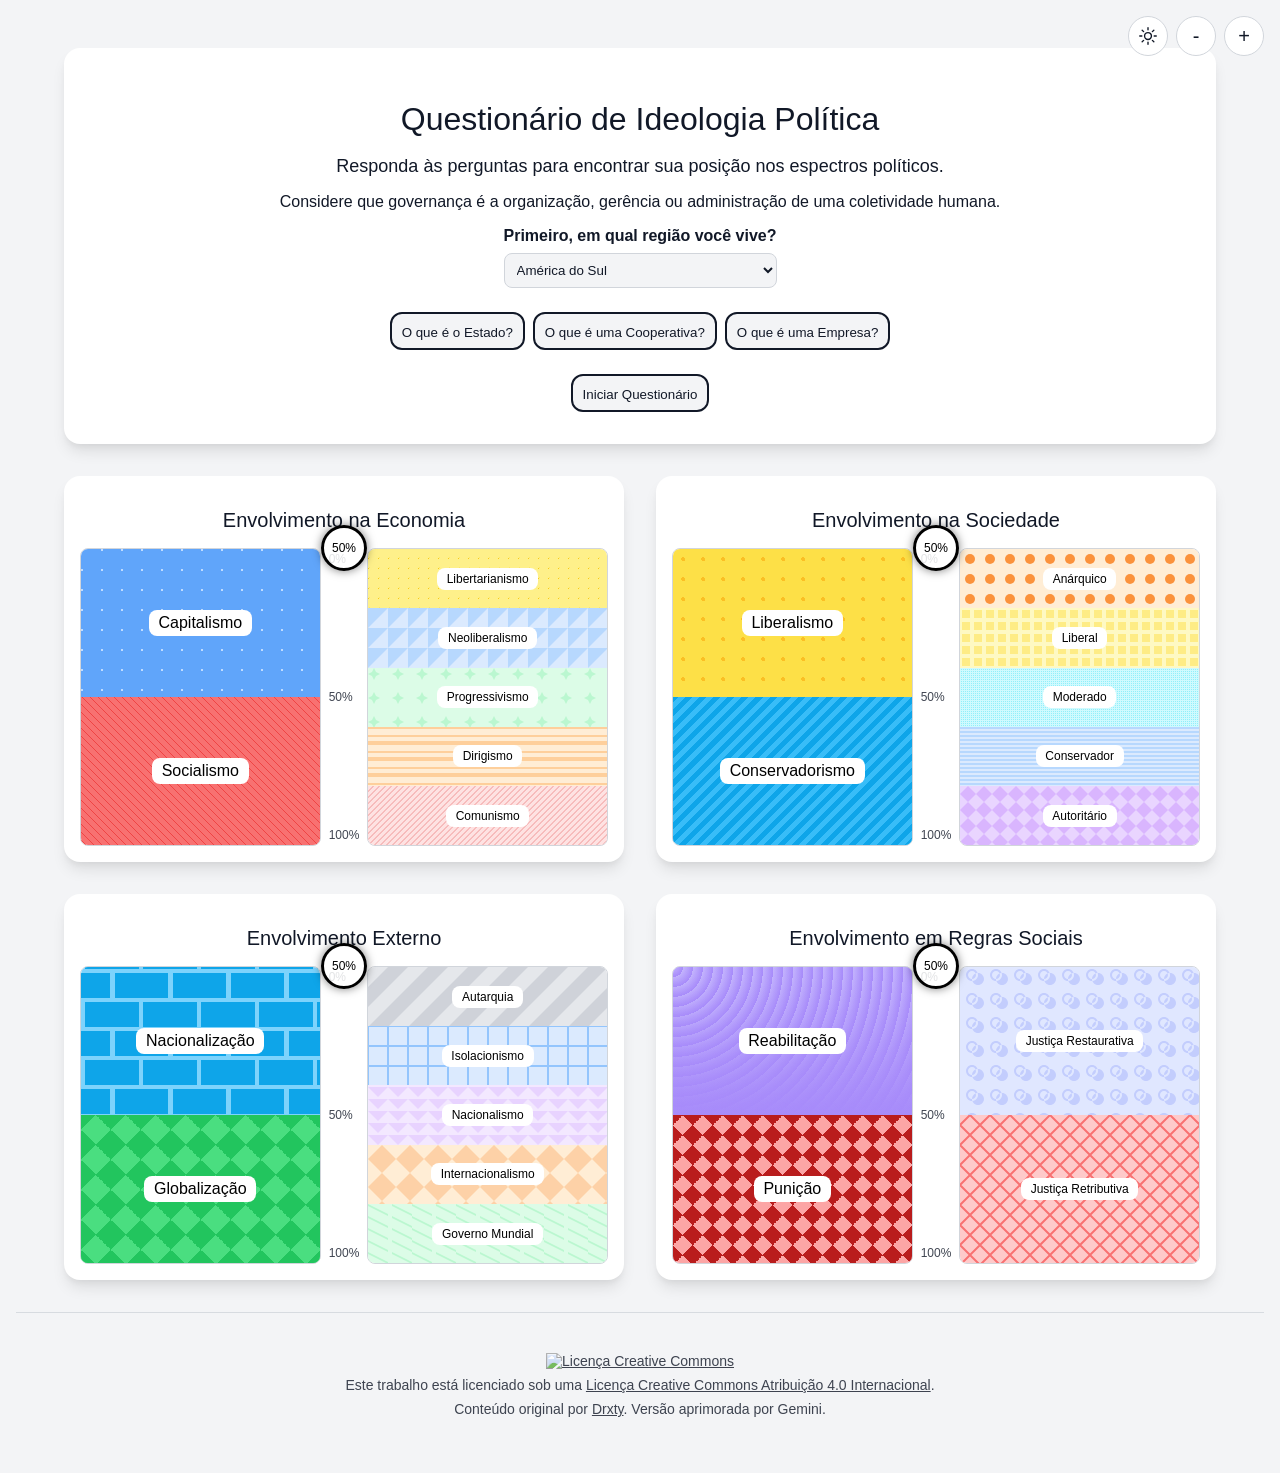
==== index.html @ af994f30 "Update and rename poliquest.html to index.html" ====
<!DOCTYPE html>
<html lang="pt-BR" class="">
<head>
    <meta charset="UTF-8">
    <meta name="viewport" content="width=device-width, initial-scale=1.0">
    <title>Questionário de Ideologia Política</title>
    
    <!-- SEO Meta Tags -->
    <meta name="description" content="Descubra a sua ideologia política com este questionário interativo. Responda a uma série de perguntas para ver a sua posição em vários espectros políticos, incluindo economia, sociedade e relações exteriores.">
    <meta name="keywords" content="teste político, questionário de ideologia, bússola política, espectro político, liberalismo, conservadorismo, socialismo, capitalismo, política, ideologia">
    <meta name="author" content="Drxty">
    <meta name="robots" content="index, follow">

    <!-- Open Graph / Facebook -->
    <meta property="og:type" content="website">
    <meta property="og:url" content="https://drxty.github.io/PoliQuest/">
    <meta property="og:title" content="Questionário de Ideologia Política">
    <meta property="og:description" content="Descubra a sua ideologia política com este questionário interativo.">
    <meta property="og:image" content="https://placehold.co/1200x630/3b82f6/ffffff?text=PoliQuest">

    <!-- Twitter -->
    <meta property="twitter:card" content="summary_large_image">
    <meta property="twitter:url" content="https://drxty.github.io/PoliQuest/">
    <meta property="twitter:title" content="Questionário de Ideologia Política">
    <meta property="twitter:description" content="Descubra a sua ideologia política com este questionário interativo.">
    <meta property="twitter:image" content="https://placehold.co/1200x630/3b82f6/ffffff?text=PoliQuest">

    <style>
        /* Definição da nova fonte Luciole */
        @font-face {
            font-family: 'Luciole';
            src: url('https://drxty.github.io/fonts/Luciole-Regular.woff2') format('woff2');
            font-weight: normal;
            font-style: normal;
        }
        @font-face {
            font-family: 'Luciole';
            src: url('https://drxty.github.io/fonts/Luciole-Bold.woff2') format('woff2');
            font-weight: bold;
            font-style: normal;
        }
        @font-face {
            font-family: 'Luciole';
            src: url('https://drxty.github.io/fonts/Luciole-Italic.woff2') format('woff2');
            font-weight: normal; 
            font-style: italic;
        }
        @font-face {
            font-family: 'Luciole';
            src: url('https://drxty.github.io/fonts/Luciole-BoldItalic.woff2') format('woff2');
            font-weight: bold; 
            font-style: italic;
        }

        /* Estilos Gerais e Variáveis de Cor */
        :root {
            font-size: 16px; /* Tamanho base da fonte */

            /* Tema Claro */
            --bg-color: #f3f4f6;
            --text-color: #111827;
            --card-bg-color: #ffffff;
            --card-shadow: 0 10px 15px -3px rgba(0, 0, 0, 0.1), 0 4px 6px -2px rgba(0, 0, 0, 0.05);
            --border-color: #d1d5db;
            --accent-color: #3b82f6;
        }

        html.dark {
            /* Tema Escuro */
            --bg-color: #111827;
            --text-color: #f9fafb;
            --card-bg-color: #1f2937;
            --card-shadow: 0 10px 15px -3px rgba(0, 0, 0, 0.3), 0 4px 6px -2px rgba(0, 0, 0, 0.2);
            --border-color: #4b5563;
            --accent-color: #60a5fa;
        }

        body {
            /* Fonte e renderização atualizadas */
            font-family: 'Luciole', sans-serif;
            font-feature-settings: "zero", "liga";
            text-rendering: optimizeLegibility;
            background-color: var(--bg-color);
            color: var(--text-color);
            transition: background-color 0.3s, color 0.3s;
            margin: 0;
            padding: 1rem;
        }

        /* Padrões de Fundo */
        .pattern-capitalism { background-color: #60a5fa; background-image: radial-gradient(circle at 1px 1px, #bfdbfe 1px, transparent 0); background-size: 20px 20px; }
        .pattern-socialism { background-color: #f87171; background-image: repeating-linear-gradient(45deg, #ef4444 0, #ef4444 1px, transparent 0, transparent 50%); background-size: 8px 8px; }
        .pattern-liberalism { background-color: #fde047; background-image: radial-gradient(#fbbf24 15%, transparent 15%); background-size: 20px 20px; }
        .pattern-conservatism { background-color: #38bdf8; background-image: repeating-linear-gradient(-45deg, #0ea5e9, #0ea5e9 5px, transparent 5px, transparent 10px); }
        .pattern-nationalisation { background-color: #7dd3fc; background-image: linear-gradient(335deg, #0ea5e9 23px, transparent 23px), linear-gradient(155deg, #0ea5e9 23px, transparent 23px), linear-gradient(335deg, #0ea5e9 23px, transparent 23px), linear-gradient(155deg, #0ea5e9 23px, transparent 23px); background-size: 58px 58px; background-position: 0px 2px, 4px 35px, 29px 31px, 34px 6px; }
        .pattern-globalisation { background-color: #4ade80; background-image: linear-gradient(135deg, #22c55e 25%, transparent 25%), linear-gradient(225deg, #22c55e 25%, transparent 25%), linear-gradient(45deg, #22c55e 25%, transparent 25%), linear-gradient(315deg, #22c55e 25%, #4ade80 25%); background-size: 30px 30px; }
        .pattern-rehabilitation { background-color: #c4b5fd; background-image: repeating-radial-gradient(circle at 0 0, transparent 0, #a78bfa 10px), repeating-linear-gradient(#c4b5fd, #a78bfa); }
        .pattern-punishment { background-color: #fca5a5; background-image: linear-gradient(45deg, #b91c1c 25%, transparent 25%, transparent 75%, #b91c1c 75%, #b91c1c), linear-gradient(-45deg, #b91c1c 25%, transparent 25%, transparent 75%, #b91c1c 75%, #b91c1c); background-size: 20px 20px; }
        .pattern-libertarianism { background-color: #fef08a; background-image: url("data:image/svg+xml,%3Csvg width='10' height='10' viewBox='0 0 10 10' xmlns='http://www.w3.org/2000/svg'%3E%3Cpath d='M-1 1l2-2m0 10l-2 2m10-12l2-2m0 10l2 2' stroke='%23facc15' stroke-width='1' stroke-linecap='round'/%3E%3C/svg%3E"); }
        .pattern-neoliberalism { background-color: #dbeafe; background-image: url("data:image/svg+xml,%3Csvg width='20' height='20' viewBox='0 0 20 20' xmlns='http://www.w3.org/2000/svg'%3E%3Cpath d='M0 0h20L0 20z' fill='%2393c5fd' fill-opacity='0.5'/%3E%3C/svg%3E"); }
        .pattern-progressivism { background-color: #dcfce7; background-image: url("data:image/svg+xml,%3Csvg xmlns='http://www.w3.org/2000/svg' width='24' height='24' viewBox='0 0 24 24'%3E%3Cg fill='%2386efac' fill-opacity='0.4'%3E%3Cpolygon fill-rule='evenodd' points='8 4 12 6 8 8 6 12 4 8 0 6 4 4 6 0 8 4'/%3E%3C/g%3E%3C/svg%3E"); }
        .pattern-dirigisme { background-color: #ffedd5; background-image: url("data:image/svg+xml,%3Csvg width='16' height='16' viewBox='0 0 16 16' xmlns='http://www.w3.org/2000/svg'%3E%3Cpath d='M0 0h16v2h-16zM0 8h16v2h-16zM0 14h16v2h-16z' fill='%23fdba74' fill-opacity='0.6' fill-rule='evenodd'/%3E%3C/svg%3E"); }
        .pattern-communism { background-color: #fee2e2; background-image: url("data:image/svg+xml,%3Csvg width='6' height='6' viewBox='0 0 6 6' xmlns='http://www.w3.org/2000/svg'%3E%3Cg fill='%23dc2626' fill-opacity='0.4' fill-rule='evenodd'%3E%3Cpath d='M5 0h1L0 6V5zM6 5v1H5z'/%3E%3C/g%3E%3C/svg%3E"); }
        .pattern-anarchic { background-color: #ffedd5; background-image: url("data:image/svg+xml,%3Csvg width='20' height='20' viewBox='0 0 20 20' xmlns='http://www.w3.org/2000/svg'%3E%3Ccircle cx='10' cy='10' r='5' fill='%23fb923c'/%3E%3C/svg%3E"); background-repeat: repeat; background-size: 20px 20px;}
        .pattern-liberal { background-color: #fef9c3; background-image: url("data:image/svg+xml,%3Csvg width='12' height='12' viewBox='0 0 12 12' xmlns='http://www.w3.org/2000/svg'%3E%3Cpath d='M2 2h8v8h-8z' fill='%23fde047' fill-opacity='0.5'/%3E%3C/svg%3E");}
        .pattern-moderate { background-color: #cffafe; background-image: url("data:image/svg+xml,%3Csvg width='4' height='4' viewBox='0 0 4 4' xmlns='http://www.w3.org/2000/svg'%3E%3Cpath d='M-1 3h1v1h-1zM1 3h1v1h-1zM3 3h1v1h-1zM-1 1h1v1h-1zM1 1h1v1h-1zM3 1h1v1h-1z' fill='%2367e8f9' fill-opacity='0.6'/%3E%3C/svg%3E");}
        .pattern-conservative { background-color: #dbeafe; background-image: url("data:image/svg+xml,%3Csvg width='8' height='8' viewBox='0 0 8 8' xmlns='http://www.w3.org/2000/svg'%3E%3Cpath d='M0 0h8v2h-8zM0 4h8v2h-8z' fill='%2393c5fd' fill-opacity='0.5'/%3E%3C/svg%3E");}
        .pattern-authoritarian { background-color: #e9d5ff; background-image: url("data:image/svg+xml,%3Csvg width='16' height='16' viewBox='0 0 16 16' xmlns='http://www.w3.org/2000/svg'%3E%3Cpath d='M8 0L0 8l8 8 8-8z' fill='%23c084fc' fill-opacity='0.4'/%3E%3C/svg%3E");}
        .pattern-autarchy { background-color: #e5e7eb; background-image: url("data:image/svg+xml,%3Csvg width='40' height='40' viewBox='0 0 40 40' xmlns='http://www.w3.org/2000/svg'%3E%3Cg fill='%239ca3af' fill-opacity='0.3' fill-rule='evenodd'%3E%3Cpath d='M0 40L40 0H20L0 20zM40 40V20L20 40z'/%3E%3C/g%3E%3C/svg%3E");}
        .pattern-isolationism { background-color: #dbeafe; background-image: url("data:image/svg+xml,%3Csvg width='20' height='20' viewBox='0 0 20 20' xmlns='http://www.w3.org/2000/svg'%3E%3Crect x='0' y='0' width='20' height='20' fill='none' stroke='%2393c5fd' stroke-width='2'/%3E%3C/svg%3E"); background-size: 20px 20px;}
        .pattern-nationalism { background-color: #f3e8ff; background-image: url("data:image/svg+xml,%3Csvg width='20' height='12' viewBox='0 0 20 12' xmlns='http://www.w3.org/2000/svg'%3E%3Cpath d='M10 12L0 2h20L10 12z' fill='%23d8b4fe' fill-opacity='0.4'/%3E%3C/svg%3E");}
        .pattern-internationalism { background-color: #ffedd5; background-image: url("data:image/svg+xml,%3Csvg width='28' height='28' viewBox='0 0 28 28' xmlns='http://www.w3.org/2000/svg'%3E%3Cpath d='M14 0l14 14-14 14-14-14z' fill='%23fb923c' fill-opacity='0.3'/%3E%3C/svg%3E");}
        .pattern-world-government { background-color: #dcfce7; background-image: url("data:image/svg+xml,%3Csvg width='44' height='12' viewBox='0 0 44 12' xmlns='http://www.w3.org/2000/svg'%3E%3Cpath d='M20 12v-2L0 0v2zM44 12v-2L24 0v2z' fill='%2386efac' fill-opacity='0.4'/%3E%3C/svg%3E");}
        .pattern-restorative { background-color: #e0e7ff; background-image: url("data:image/svg+xml,%3Csvg width='24' height='24' viewBox='0 0 24 24' xmlns='http://www.w3.org/2000/svg'%3E%3Cpath d='M12 12c0-3.31 2.69-6 6-6s6 2.69 6 6-2.69 6-6 6-6-2.69-6-6zm0-10c-3.31 0-6 2.69-6 6s2.69 6 6 6 6-2.69 6-6-2.69-6-6-6zm0 10c-2.21 0-4-1.79-4-4s1.79-4 4-4 4 1.79 4 4-1.79 4-4 4z' fill='%23a5b4fc' fill-opacity='0.5'/%3E%3C/svg%3E");}
        .pattern-retributive { background-color: #fecaca; background-image: url("data:image/svg+xml,%3Csvg width='20' height='20' viewBox='0 0 20 20' xmlns='http://www.w3.org/2000/svg'%3E%3Cpath d='M0 10L10 0 L20 10 L10 20 Z' fill='none' stroke='%23f87171' stroke-width='2'/%3E%3C/svg%3E"); background-size: 20px 20px;}
        
        /* Controles de Acessibilidade */
        .accessibility-controls {
            position: fixed;
            top: 1rem;
            right: 1rem;
            z-index: 50;
            display: flex;
            gap: 0.5rem;
        }
        .accessibility-controls button {
            border-radius: 9999px;
            padding: 0.5rem;
            background-color: var(--card-bg-color);
            border: 1px solid var(--border-color);
            width: 40px;
            height: 40px;
            display: flex;
            align-items: center;
            justify-content: center;
        }
        .accessibility-controls svg {
            width: 1.5rem;
            height: 1.5rem;
        }

        /* Layout Principal */
        .quiz-container, .graphs-container {
            max-width: 1152px;
            margin: 2rem auto;
        }
        .quiz-card {
            background-color: var(--card-bg-color);
            padding: 2rem;
            border-radius: 1rem;
            box-shadow: var(--card-shadow);
            text-align: center;
        }
        .hidden { display: none; }

        /* Botões */
        button {
            font-family: 'Luciole', sans-serif;
            font-weight: normal;
            padding: 11px 10px 8px 10px;
            border-radius: 0.9em;
            cursor: pointer;
            background-color: var(--bg-color);
            color: var(--text-color);
            border: 2px solid var(--text-color);
            transition: box-shadow 0.2s ease, border-radius 0.1s ease-in-out, transform 0.2s cubic-bezier(0.34, 1.56, 0.64, 1);
        }
        button:hover {
            box-shadow: 0 0px 0px, inset 0 0 0 3px var(--text-color);
        }
        button:active {
            border-radius: 50%;
            transform: scale(0.90);
            box-shadow: inset 0 0 0 0px var(--text-color);
        }
        button:disabled {
            opacity: 0.5;
            cursor: not-allowed;
            transform: none;
            box-shadow: none;
        }
        
        /* Seção do Questionário */
        #question-text {
            font-size: 1.5rem;
            font-weight: normal;
            margin-bottom: 1.5rem;
            min-height: 6rem;
            display: flex;
            align-items: center;
            justify-content: center;
        }
        #question-example {
            font-size: 1rem;
            font-style: italic;
            color: var(--text-color);
            opacity: 0.8;
            margin-top: -1rem;
            margin-bottom: 1.5rem;
            max-width: 80%;
            margin-left: auto;
            margin-right: auto;
        }
        .slider-container {
            display: flex;
            align-items: center;
            justify-content: center;
            gap: 1rem;
        }
        #answer-slider {
            width: 100%;
            max-width: 24rem;
        }
        .navigation-buttons {
            display: flex;
            justify-content: space-between;
            margin-top: 2rem;
        }

        /* Controles de Navegação de Questões */
        .question-nav-controls {
            display: flex;
            justify-content: space-between;
            align-items: center;
            margin-bottom: 1rem;
            gap: 1rem;
        }
        #question-select {
            padding: 0.5rem;
            border-radius: 0.5rem;
            border: 1px solid var(--border-color);
            background-color: var(--bg-color);
            color: var(--text-color);
            max-width: 250px;
        }

        /* Gráficos */
        .graphs-grid {
            display: grid;
            grid-template-columns: 1fr;
            gap: 2rem;
        }
        @media (min-width: 768px) {
            .graphs-grid { grid-template-columns: repeat(2, 1fr); }
        }
        .graph-card {
            background-color: var(--card-bg-color);
            padding: 1rem;
            border-radius: 1rem;
            box-shadow: var(--card-shadow);
            display: flex;
            flex-direction: column;
            align-items: center;
        }
        .graph-title { 
            font-size: 1.25rem; 
            font-weight: normal;
            margin-bottom: 1rem; 
            text-align: center; 
        }
        .graph-content {
            width: 100%;
            aspect-ratio: 1.77;
            display: flex;
            gap: 0.5rem;
            position: relative;
        }
        .graph-column {
            width: 50%;
            display: flex;
            flex-direction: column;
            border-radius: 0.5rem;
            overflow: hidden;
            border: 1px solid var(--border-color);
        }
        .graph-column > div {
            height: 100%;
            display: flex;
            align-items: center;
            justify-content: center;
            padding: 0.25rem;
            text-align: center;
        }
        .graph-column.sub-categories {
            font-size: 0.75rem;
            font-weight: normal;
        }
        .scale-column {
            display: flex;
            flex-direction: column;
            justify-content: space-between;
            font-size: 0.75rem;
            color: var(--text-color);
            opacity: 0.8;
            padding: 0.25rem 0;
        }
        .text-overlay, .sub-categories .text-label {
            background-color: white;
            padding: 0.25rem 0.6rem;
            border-radius: 8px;
            color: black;
            text-shadow: none;
            font-weight: normal;
        }
        .sub-categories .text-label {
            font-size: 0.75rem;
        }

        /* Estilos do Ponto Flutuante */
        .floating-point {
            position: absolute;
            left: 50%;
            transform: translate(-50%, -50%);
            width: 40px;
            height: 40px;
            background-color: rgba(255, 255, 255, 0.85);
            border: 3px solid black;
            border-radius: 50%;
            transition: top 0.3s ease-out;
            z-index: 10;
            box-shadow: 0 0 10px rgba(0,0,0,0.5);
            display: flex;
            align-items: center;
            justify-content: center;
            font-size: 0.75rem;
            font-weight: normal;
            color: black;
        }

        /* Modal */
        .modal-overlay {
            position: fixed;
            inset: 0;
            background-color: rgba(0, 0, 0, 0.7);
            display: flex;
            align-items: center;
            justify-content: center;
            padding: 1rem;
            z-index: 100;
        }
        .modal-content {
            background-color: var(--card-bg-color);
            border-radius: 0.5rem;
            padding: 1.5rem;
            max-width: 512px;
            width: 100%;
        }
        .modal-content h3 { font-size: 1.5rem; font-weight: bold; margin-bottom: 1rem; }
        .modal-content p { font-size: 1.125rem; }
        
        /* Seção de Relatório */
        #report-container {
            margin-top: 1.5rem;
            text-align: left;
            border-top: 1px solid var(--border-color);
            padding-top: 1.5rem;
        }
        #report-output {
            width: 100%;
            height: 150px;
            background-color: var(--bg-color);
            color: var(--text-color);
            border: 1px solid var(--border-color);
            border-radius: 0.5rem;
            padding: 0.5rem;
            margin-bottom: 1rem;
            resize: vertical;
        }
        .report-actions {
            display: flex;
            gap: 1rem;
            justify-content: center;
        }

        /* Estilos do Rodapé */
        footer {
            text-align: center;
            padding: 2rem 1rem;
            margin-top: 2rem;
            font-size: 0.875rem;
            color: var(--text-color);
            opacity: 0.8;
            border-top: 1px solid var(--border-color);
        }
        footer a {
            color: inherit;
            text-decoration: underline;
        }
        footer a:hover {
            text-decoration: underline;
        }
        footer p {
            margin: 0.5rem 0;
        }
    </style>
</head>
<body>

    <!-- Controles de Acessibilidade e Tema -->
    <div class="accessibility-controls">
        <button id="theme-toggle" title="Alternar tema">
            <svg id="theme-icon-light" xmlns="http://www.w3.org/2000/svg" fill="none" viewBox="0 0 24 24" stroke-width="1.5" stroke="currentColor"><path stroke-linecap="round" stroke-linejoin="round" d="M12 3v2.25m6.364.386l-1.591 1.591M21 12h-2.25m-.386 6.364l-1.591-1.591M12 18.75V21m-4.773-4.227l-1.591 1.591M5.25 12H3m4.227-4.773L5.636 5.636M15.75 12a3.75 3.75 0 11-7.5 0 3.75 3.75 0 017.5 0z" /></svg>
            <svg id="theme-icon-dark" class="hidden" xmlns="http://www.w3.org/2000/svg" fill="none" viewBox="0 0 24 24" stroke-width="1.5" stroke="currentColor"><path stroke-linecap="round" stroke-linejoin="round" d="M21.752 15.002A9.718 9.718 0 0118 15.75c-5.385 0-9.75-4.365-9.75-9.75 0-1.33.266-2.597.748-3.752A9.753 9.753 0 003 11.25C3 16.635 7.365 21 12.75 21a9.753 9.753 0 009.002-5.998z" /></svg>
        </button>
        <button id="decrease-font" title="Diminuir fonte" style="font-size: 1.25rem;">-</button>
        <button id="increase-font" title="Aumentar fonte" style="font-size: 1.25rem;">+</button>
    </div>

    <!-- Seção do Questionário -->
    <div class="quiz-container">
        <div class="quiz-card">
            <div id="intro-section">
                <h1 style="font-size: 2rem; margin-bottom: 0.5rem; font-weight: normal;">Questionário de Ideologia Política</h1>
                <p style="font-size: 1.125rem; margin-bottom: 1rem;">Responda às perguntas para encontrar sua posição nos espectros políticos.</p>
                <p style="margin-bottom: 1rem;">Considere que governança é a organização, gerência ou administração de uma coletividade humana.</p>
                
                <div style="margin-bottom: 1.5rem;">
                    <label for="continent-select" style="display: block; margin-bottom: 0.5rem; font-weight: bold;">Primeiro, em qual região você vive?</label>
                    <select id="continent-select" style="padding: 0.5rem; border-radius: 0.5rem; border: 1px solid var(--border-color); background-color: var(--bg-color); color: var(--text-color);">
                        <optgroup label="África">
                            <option value="africa-norte">Norte da África</option>
                            <option value="africa-ocidental">África Ocidental</option>
                            <option value="africa-central">África Central</option>
                            <option value="africa-oriental">África Oriental</option>
                            <option value="africa-austral">África Austral</option>
                        </optgroup>
                        <optgroup label="América">
                            <option value="america-norte">América do Norte</option>
                            <option value="america-central">América Central</option>
                            <option value="america-sul" selected>América do Sul</option>
                            <option value="caribe">Caribe</option>
                        </optgroup>
                        <optgroup label="Ásia">
                            <option value="asia-central">Ásia Central</option>
                            <option value="asia-oriental">Ásia Oriental</option>
                            <option value="sudeste-asiatico">Sudeste Asiático</option>
                            <option value="asia-meridional">Ásia Meridional (Sul)</option>
                            <option value="oriente-medio">Oriente Médio (Oeste Asiático)</option>
                        </optgroup>
                        <optgroup label="Europa">
                            <option value="europa-ocidental">Europa Ocidental</option>
                            <option value="europa-oriental">Europa Oriental</option>
                            <option value="europa-norte">Norte da Europa (Nórdicos)</option>
                            <option value="europa-sul">Sul da Europa</option>
                        </optgroup>
                        <optgroup label="Oceania">
                            <option value="australasia">Australásia (Austrália/Nova Zelândia)</option>
                            <option value="melanesia">Melanésia</option>
                            <option value="micronesia">Micronésia</option>
                            <option value="polinesia">Polinésia</option>
                        </optgroup>
                    </select>
                </div>

                <div style="display: flex; flex-wrap: wrap; justify-content: center; gap: 0.5rem; margin-bottom: 1.5rem;">
                    <button id="info-estado-btn">O que é o Estado?</button>
                    <button id="info-cooperativa-btn">O que é uma Cooperativa?</button>
                    <button id="info-empresa-btn">O que é uma Empresa?</button>
                </div>
                <button id="start-quiz-btn">Iniciar Questionário</button>
            </div>

            <div id="question-container" class="hidden">
                <div class="question-nav-controls">
                    <p id="question-counter"></p>
                    <select id="question-select"></select>
                </div>
                <p id="question-text"></p>
                <p id="question-example" class="hidden"></p>
                <div class="slider-container">
                    <span style="font-size: 1.125rem; color: #dc2626; font-weight: normal;">Discordo</span>
                    <input type="range" id="answer-slider" min="-10" max="10" value="0">
                    <span style="font-size: 1.125rem; color: #16a34a; font-weight: normal;">Concordo</span>
                </div>
                <p id="slider-value" style="margin-top: 0.5rem; font-size: 1.5rem; font-weight: bold;">0</p>
                <div class="navigation-buttons">
                    <button id="prev-question-btn">Anterior</button>
                    <button id="home-btn">Voltar ao Início</button>
                    <button id="next-question-btn">Próxima</button>
                </div>
            </div>

             <div id="results-section" class="hidden">
                <h2 style="font-size: 1.875rem; font-weight: bold; margin-bottom: 1rem;">Questionário Concluído!</h2>
                <p style="font-size: 1.125rem;">Seus resultados estão refletidos nos gráficos abaixo.</p>
                 <div style="margin-top: 1rem; font-size: 0.875rem; text-align: center; max-width: 60ch; margin-left: auto; margin-right: auto;">
                    <p><strong>Aviso:</strong> Este é um teste de autoavaliação e não um diagnóstico político definitivo. Os resultados são simplificações e servem como ponto de partida para reflexão.</p>
                </div>
                <div style="margin-top: 2rem; padding: 1rem; border: 1px solid var(--border-color); border-radius: 0.5rem; background-color: var(--bg-color);">
                    <h3 style="font-size: 1.25rem; font-weight: bold; margin-bottom: 0.5rem;">Ajude a melhorar este teste!</h3>
                    <p style="font-size: 0.875rem; max-width: 60ch; margin: 0 auto 1rem;">Para aprimorar a precisão e relevância deste questionário, estamos coletando dados anônimos das respostas. Clique no botão abaixo para gerar seu relatório. Depois, você pode copiá-lo e enviá-lo manualmente para nós.</p>
                    <button id="generate-report-btn">Gerar Relatório</button>
                    
                    <div id="report-container" class="hidden">
                         <p style="margin-bottom: 0.5rem;">Envie seu relatório para: <span style="user-select: all; background: var(--card-bg-color); padding: 2px 4px; border-radius: 4px; font-weight: normal;">dta.gem018@passinbox.com</span></p>
                         <textarea id="report-output" readonly></textarea>
                         <div class="report-actions">
                             <button id="copy-report-btn">Copiar Relatório</button>
                             <button id="download-report-btn">Baixar Relatório (.txt)</button>
                         </div>
                         <p id="copy-feedback" style="margin-top: 0.5rem; font-size: 0.875rem; color: #16a34a;"></p>
                    </div>
                </div>
                <button id="restart-quiz-btn" style="margin-top: 1.5rem;">Reiniciar Questionário</button>
            </div>
        </div>
    </div>

    <!-- Container dos Gráficos -->
    <div class="graphs-container">
        <div class="graphs-grid">
            <!-- Gráfico 1: Economia -->
            <div class="graph-card">
                <h2 class="graph-title">Envolvimento na Economia</h2>
                <div class="graph-content">
                    <div id="economy-point" class="floating-point">
                        <span id="economy-point-value">50%</span>
                    </div>
                    <div class="graph-column main-categories">
                        <div class="pattern-capitalism"><span class="text-overlay">Capitalismo</span></div>
                        <div class="pattern-socialism"><span class="text-overlay">Socialismo</span></div>
                    </div>
                    <div class="scale-column"><span>0%</span><span>50%</span><span>100%</span></div>
                    <div class="graph-column sub-categories">
                        <div class="pattern-libertarianism"><span class="text-label">Libertarianismo</span></div>
                        <div class="pattern-neoliberalism"><span class="text-label">Neoliberalismo</span></div>
                        <div class="pattern-progressivism"><span class="text-label">Progressivismo</span></div>
                        <div class="pattern-dirigisme"><span class="text-label">Dirigismo</span></div>
                        <div class="pattern-communism"><span class="text-label">Comunismo</span></div>
                    </div>
                </div>
            </div>
            <!-- Gráfico 2: Sociedade -->
            <div class="graph-card">
                <h2 class="graph-title">Envolvimento na Sociedade</h2>
                <div class="graph-content">
                    <div id="society-point" class="floating-point">
                        <span id="society-point-value">50%</span>
                    </div>
                    <div class="graph-column main-categories">
                        <div class="pattern-liberalism"><span class="text-overlay">Liberalismo</span></div>
                        <div class="pattern-conservatism"><span class="text-overlay">Conservadorismo</span></div>
                    </div>
                    <div class="scale-column"><span>0%</span><span>50%</span><span>100%</span></div>
                    <div class="graph-column sub-categories">
                        <div class="pattern-anarchic"><span class="text-label">Anárquico</span></div>
                        <div class="pattern-liberal"><span class="text-label">Liberal</span></div>
                        <div class="pattern-moderate"><span class="text-label">Moderado</span></div>
                        <div class="pattern-conservative"><span class="text-label">Conservador</span></div>
                        <div class="pattern-authoritarian"><span class="text-label">Autoritário</span></div>
                    </div>
                </div>
            </div>
            <!-- Gráfico 3: Externo -->
            <div class="graph-card">
                <h2 class="graph-title">Envolvimento Externo</h2>
                <div class="graph-content">
                    <div id="foreign-point" class="floating-point">
                        <span id="foreign-point-value">50%</span>
                    </div>
                    <div class="graph-column main-categories">
                        <div class="pattern-nationalisation"><span class="text-overlay">Nacionalização</span></div>
                        <div class="pattern-globalisation"><span class="text-overlay">Globalização</span></div>
                    </div>
                    <div class="scale-column"><span>0%</span><span>50%</span><span>100%</span></div>
                    <div class="graph-column sub-categories">
                        <div class="pattern-autarchy"><span class="text-label">Autarquia</span></div>
                        <div class="pattern-isolationism"><span class="text-label">Isolacionismo</span></div>
                        <div class="pattern-nationalism"><span class="text-label">Nacionalismo</span></div>
                        <div class="pattern-internationalism"><span class="text-label">Internacionalismo</span></div>
                        <div class="pattern-world-government"><span class="text-label">Governo Mundial</span></div>
                    </div>
                </div>
            </div>
            <!-- Gráfico 4: Regras Sociais -->
            <div class="graph-card">
                <h2 class="graph-title">Envolvimento em Regras Sociais</h2>
                <div class="graph-content">
                    <div id="rules-point" class="floating-point">
                        <span id="rules-point-value">50%</span>
                    </div>
                    <div class="graph-column main-categories">
                        <div class="pattern-rehabilitation"><span class="text-overlay">Reabilitação</span></div>
                        <div class="pattern-punishment"><span class="text-overlay">Punição</span></div>
                    </div>
                    <div class="scale-column"><span>0%</span><span>50%</span><span>100%</span></div>
                    <div class="graph-column sub-categories" style="gap: 0;">
                        <div style="height: 50%;" class="pattern-restorative"><span class="text-label">Justiça Restaurativa</span></div>
                        <div style="height: 50%;" class="pattern-retributive"><span class="text-label">Justiça Retributiva</span></div>
                    </div>
                </div>
            </div>
        </div>
    </div>
    
    <!-- Modal para informações -->
    <div id="info-modal" class="modal-overlay">
        <div class="modal-content">
            <h3 id="info-title"></h3>
            <p id="info-text"></p>
            <button id="close-modal-btn">Fechar</button>
        </div>
    </div>

    <!-- Rodapé -->
    <footer>
        <p>
            <a rel="license" href="http://creativecommons.org/licenses/by/4.0/">
                <img alt="Licença Creative Commons" style="border-width:0" src="https://i.creativecommons.org/l/by/4.0/88x31.png" />
            </a>
        </p>
        <p>
            Este trabalho está licenciado sob uma <a rel="license" href="http://creativecommons.org/licenses/by/4.0/">Licença Creative Commons Atribuição 4.0 Internacional</a>.
        </p>
        <p>
            Conteúdo original por <a href="https://github.com/Drxty" target="_blank" rel="noopener noreferrer">Drxty</a>. Versão aprimorada por Gemini.
        </p>
    </footer>

    <script>
        // Definições e Perguntas
        const definitions = {
            cooperativa: { title: 'O que é uma Cooperativa?', text: 'Uma cooperativa é uma associação autônoma de pessoas que se unem voluntariamente para atender necessidades e aspirações econômicas, sociais e culturais comuns, por meio de um empreendimento de propriedade coletiva e gestão democrática. Nessas organizações, os associados podem optar por eleger um líder ou um conselho para administrar e representá-los, ou exercer seu poder de decisão votando diretamente em questões específicas que afetem a cooperativa.' },
            estado: { title: 'O que é o Estado?', text: 'O Estado é a entidade política e jurídica que exerce autoridade soberana sobre um território e sua população, estruturando-se em instituições responsáveis por criar, aplicar e fiscalizar leis, administrar serviços públicos e representar a sociedade no plano interno e externo. Pode ser organizado de diferentes formas, incluindo regimes democráticos — nos quais o poder deriva do voto e da participação popular e pode haver divisão de poderes entre Executivo, Legislativo e Judiciário — ou regimes autoritários, com concentração de poder em um líder ou grupo restrito, havendo ainda modelos híbridos e variações entre esses extremos.' },
            empresa: { title: 'O que é uma Empresa?', text: 'A empresa é uma organização, pública ou privada, formada para produzir bens ou prestar serviços de forma contínua. Na maioria dos casos, é estabelecida com o objetivo principal de obter lucro, ou seja, gerar receita superior aos custos e despesas, distribuindo ou reinvestindo esse excedente conforme o interesse dos proprietários ou acionistas. Para isso, combina recursos humanos, materiais, tecnológicos e financeiros, atuando sob regras jurídicas e regulatórias específicas de seu setor e localidade. Pode variar em porte e estrutura, desde microempreendimentos até grandes corporações, e adotar diferentes modelos de gestão e organização interna.' }
        };

        // Mapeamento de Eixos: +1 move para baixo, -1 move para cima
        // Economy: Capitalismo(-)/Socialismo(+) | Society: Liberalismo(-)/Conservadorismo(+)
        // Foreign: Nacionalização(-)/Globalização(+) | Rules: Reabilitação(-)/Punição(+)
        const questions = [
            { question: "Tu confias mais na governança do estado?", example: "Exemplo: Você acredita que o Estado é o mais capacitado para gerir grandes setores como saúde, educação e segurança?", effects: { economy: 1.0, society: 0.5 } },
            { question: "Tu confias mais na governança das empresas e dos empreendedores?", example: "Exemplo: Você acredita que a iniciativa privada, através da competição e do lucro, é mais eficiente para oferecer produtos e serviços à sociedade?", effects: { economy: -1.5 } },
            { question: "Tu confias mais na governança das cooperativas ou das comunidades?", example: "Exemplo: Você acredita que grupos locais e associações de trabalhadores são os mais indicados para gerir seus próprios recursos e necessidades?", effects: { economy: 1.0, society: -0.5 } },
            { question: "É possível manter toda a organização da sociedade por meio de governança comunitária sem uma governança central?", example: "Exemplo: Você acredita que a sociedade pode se auto-organizar em pequenos grupos sem a necessidade de um governo nacional ou leis centralizadas?", effects: { society: -2.5 } },
            { question: "Se organizar em comunidades e escolher um líder para governar a todos é razoável?", effects: { society: 1.5 } },
            { question: "Tu confias mais na governança por meio das igrejas ou das organizações religiosas?", effects: { society: 2.0 } },
            { question: "Tu confias mais na governança da sociedade por meio de um sistema político e uma constituição (como em uma democracia)?", effects: { society: -1.5 } },
            { question: "Tu confias mais na governança feita por intermédio de um só indivíduo?", example: "Exemplo: Você acredita que um líder forte e centralizador (como um monarca ou ditador) é mais eficaz para governar do que um sistema democrático?", effects: { society: 2.5 } },
            { question: "Quão consciente a população deve estar da realidade ou da verdade para que ela possa votar bem em um sistema democrático?", effects: { society: 1.0 } },
            { question: "Quão consciente a população deve estar dos sistemas técnicos da sociedade (economia, gestão) para que ela possa votar bem?", effects: { society: 1.0 } },
            { question: "Quão consciente a população deve estar da ética ou moral para que ela possa votar bem em um sistema democrático?", effects: { society: 1.0 } },
            { question: "Quão religiosa a população deve ser para que possam votar bem um sistema democrático?", effects: { society: 1.5 } },
            { question: "Uma nação totalmente governada por cooperativas e comunidades é razoável?", effects: { economy: 1.5, society: -1.0 } },
            { question: "Quão relevante é o trabalhador ter o direito de governar alguma parte do seu trabalho e dos meios do seu trabalho?", example: "Exemplo: Você acredita que os funcionários de uma empresa deveriam ter poder de decisão sobre a gestão, lucros e direção da mesma?", effects: { economy: 2.0 } },
            { question: "Uma nação totalmente governada por empresas e empreendedores é razoável?", effects: { economy: -2.5, society: -1.0 } },
            { question: "Tu confias mais na governança da sociedade por meio de um sistema oligárquico (governo de poucos)?", example: "Exemplo: Você acredita que um pequeno grupo de pessoas muito ricas ou influentes é o mais preparado para tomar as decisões pela sociedade?", effects: { society: 2.0 } },
            { question: "Uma nação totalmente governada pelo estado é razoável?", effects: { economy: 2.5, society: 2.0 } },
            { question: "Tu preferes que o governo adicione e faça mais regras em geral?", effects: { society: 1.5 } },
            { question: "Tu preferes que o governo adicione mais regras na parte econômica?", example: "Exemplo: Você apoia mais regulamentações sobre bancos, empresas e o mercado financeiro?", effects: { economy: 1.5 } },
            { question: "Tu preferes que o governo adicione mais regras na parte social (famílias, coletividades, indivíduos)?", example: "Exemplo: Você apoia leis que regulem costumes, comportamentos pessoais ou a estrutura familiar?", effects: { society: 2.0 } },
            { question: "Tu preferes que o governo adicione mais regras na própria governança (limitar poder político)?", example: "Exemplo: Você apoia mecanismos como mandatos limitados, divisão de poderes e maior fiscalização sobre os políticos?", effects: { society: -2.0 } },
            { question: "Tu preferes que o governo adicione mais regras na própria governança econômica (limitar gasto público)?", example: "Exemplo: Você apoia leis de responsabilidade fiscal ou um teto de gastos para o governo?", effects: { economy: -1.5 } },
            { question: "Um rei é relevante como poder moderador aos outros poderes?", effects: { society: 1.5 } },
            { question: "Um rei é relevante como poder absoluto?", effects: { society: 2.5 } },
            { question: "Um rei é relevante como símbolo cultural da nação?", effects: { society: 1.0, foreign: -0.5 } },
            { question: "Quão relevante é uma constituição para um país?", effects: { society: -2.0 } },
            { question: "Tu preferes que o governo considere mais relevante a ideia de cultura e soberania da nação?", effects: { foreign: -2.0 } },
            { question: "Tu preferes que o governo considere mais relevante os indivíduos da nação?", effects: { society: -2.0 } },
            { question: "Tu preferes que a economia seja mais protegida no sentido de exportação e importação de produtos e serviços?", example: "Exemplo: Você apoia a criação de tarifas e impostos de importação para proteger a indústria nacional?", effects: { foreign: -1.5, economy: 0.5 } },
            { question: "Tu preferes que a economia seja mais protegida no sentido interno (empreendimentos, cooperativas internas, etc.)?", effects: { economy: -1.0 } },
            { question: "Tu preferes que a economia receba mais suporte financeiro do governo central no sentido interno?", effects: { economy: 1.5 } },
            { question: "Um governo central deveria dar suporte a pesquisa e desenvolvimento de produtos, serviços, etc.?", effects: { economy: 1.0 } },
            { question: "Quão relevante é o poder coercitivo (exército, polícia)?", effects: { rules: 1.5, society: 1.0 } },
            { question: "O poder coercitivo do estado é um problema?", effects: { society: -1.5, rules: -1.0 } },
            { question: "O poder coercitivo dos indivíduos é um problema?", effects: { rules: 1.0, society: -1.0 } },
            { question: "O poder coercitivo das coletividades da sociedade são um problema?", effects: { rules: 1.0, society: 1.0 } },
            { question: "Quão relevante é a ideia de igualdade de direitos e deveres?", example: "Exemplo: Você acredita que todos devem ser tratados exatamente da mesma forma perante a lei, independentemente de sua condição?", effects: { society: -2.0 } },
            { question: "Quão relevante é a ideia de igualdade econômica (ajuda para que todas as pessoas tenham o mesmo nível social)?", example: "Exemplo: Você acredita que o Estado deve atuar para reduzir drasticamente a diferença de renda entre os mais ricos e os mais pobres?", effects: { economy: 2.5 } },
            { question: "Quão relevante é a ideia de equidade econômica (ajuda para que pessoas desfavorecidas possam receber suporte para que tenham o mesmo nível de oportunidades)?", example: "Exemplo: Você apoia políticas ou programas sociais focados em pessoas de baixa renda?", effects: { economy: 2.0 } },
            { question: "Um governo central deveria dar suporte a educação?", effects: { economy: 1.5 } },
            { question: "Um governo central deveria fazer tudo e não deveria delegar suas funções a meios privados?", effects: { economy: 2.0 } },
            { question: "A ideia de saúde pública paga com impostos é boa?", effects: { economy: 2.0 } },
            { question: "A ideia de infraestrutura (pontes, estradas) paga com impostos é boa?", effects: { economy: 1.0 } },
            { question: "A ideia de saneamento básico pago com impostos é boa?", effects: { economy: 1.0 } },
            { question: "A ideia de infraestrutura para energia elétrica pago com impostos é boa?", effects: { economy: 1.0 } },
            { question: "A ideia de fornecimento de água pago com impostos é boa?", effects: { economy: 1.0 } },
            { question: "Um governança global é razoável?", example: "Exemplo: Você apoia a criação de um governo mundial com autoridade para criar leis e impostos que se apliquem a todos os países?", effects: { foreign: 2.5 } },
            { question: "Um governança continental é razoável?", example: "Exemplo: Você apoia a ideia de blocos como a União Europeia, com parlamento e moeda únicos, para outras partes do mundo?", effects: { foreign: 1.5 } },
            { question: "Um governança comunitária é razoável?", effects: { society: -1.0 } },
            { question: "Um governança estadual é razoável?", effects: { foreign: -1.0 } },
            { question: "Um governança nacional é razoável?", effects: { foreign: -1.5 } },
            { question: "Manter tradições sobre sexualidade é relevante?", effects: { society: 2.0 } },
            { question: "Manter tradições sobre roupa e nudez é relevante?", effects: { society: 1.5 } },
            { question: "Manter tradições sobre arquitetura é relevante?", effects: { society: 1.0 } },
            { question: "Manter tradições sobre arte é relevante?", effects: { society: 1.0 } },
            { question: "Proteger artes históricas é relevante?", effects: { society: 0.5, foreign: -0.5 } },
            { question: "Proteger lugares e arquiteturas históricas é relevante?", effects: { society: 0.5, foreign: -0.5 } },
            { question: "Desejas mais ter o direito a escolher a arquitetura de tua casa em detrimento de uma organização arquitetônica da região?", effects: { society: -1.5 } },
            { question: "Desejas mais ter o direito a manter a organização arquitetônica da região em detrimento de teres o direito a escolher a arquitetura de tua casa?", effects: { society: 1.5 } },
            { question: "Imposto de renda é razoável?", effects: { economy: 1.0 } },
            { question: "Imposto de renda progressivo é razoável?", example: "Exemplo: Você acredita que quem ganha mais deve pagar uma porcentagem maior de sua renda em impostos?", effects: { economy: 2.0 } },
            { question: "Imposto em produtos e serviços é razoável?", effects: { economy: 1.0 } },
            { question: "Imposto em grandes fortunas é razoável?", effects: { economy: 2.5 } },
            { question: "Imposto em herança é razoável?", effects: { economy: 2.0 } },
            { question: "Mais imposto é melhor?", effects: { economy: 1.5 } },
            { question: "Devemos punir criminosos?", effects: { rules: 2.0 } },
            { question: "Devemos resocializar criminosos?", effects: { rules: -2.0 } },
            { question: "Crimes hediondos devem receber pena maior?", effects: { rules: 1.5 } },
            { question: "Criminosos que cometeram crimes hediondos devem ser resocializados?", effects: { rules: -1.5 } },
            { question: "Criminosos que cometeram vários crimes devem receber pena cada vez maior por cada novo crime cometido?", effects: { rules: 1.5 } },
            { question: "Criminosos que cometeram vários crimes devem ser resocializados?", effects: { rules: -1.5 } },
            { question: "Criminosos que cometeram crimes devem pagar por suas penalidades com trabalhos específicos?", effects: { rules: 1.0 } },
            { question: "Devemos ter penas alternativas (como serviços comunitários) para crimes não violentos?", effects: { rules: -1.5 } },
            { question: "Preferes que o país seja mais integrado economicamente a blocos internacionais e menos independente?", effects: { foreign: 1.5, economy: -0.5 } },
            { question: "Um país com um território maior e mais população tende a ser melhor governado?", effects: { foreign: -1.0 } },
            { question: "Um país com um território menor e menos população tende a ser melhor governado?", effects: { foreign: 1.0 } },
            { question: "A sociedade se beneficia mais de grandes centros urbanos densamente povoados?", effects: { society: 0.5, foreign: 0.5 } },
            { question: "A sociedade se beneficia mais de pequenas comunidades rurais e espalhadas?", effects: { society: -0.5, foreign: -0.5 } }
        ];


        document.addEventListener('DOMContentLoaded', () => {
            // Estado do questionário
            let currentQuestionIndex = 0;
            let userAnswers = new Array(questions.length).fill(0);
            let scores = { economy: 0, society: 0, foreign: 0, rules: 0 };
            const maxScorePerAxis = { economy: 0, society: 0, foreign: 0, rules: 0 };
            let startTime;
            let endTime;

            // Elementos do DOM
            const startBtn = document.getElementById('start-quiz-btn');
            const introSection = document.getElementById('intro-section');
            const questionContainer = document.getElementById('question-container');
            const questionCounter = document.getElementById('question-counter');
            const questionSelect = document.getElementById('question-select');
            const questionText = document.getElementById('question-text');
            const questionExample = document.getElementById('question-example');
            const slider = document.getElementById('answer-slider');
            const sliderValue = document.getElementById('slider-value');
            const prevBtn = document.getElementById('prev-question-btn');
            const homeBtn = document.getElementById('home-btn');
            const nextBtn = document.getElementById('next-question-btn');
            const resultsSection = document.getElementById('results-section');
            const generateReportBtn = document.getElementById('generate-report-btn');
            const restartQuizBtn = document.getElementById('restart-quiz-btn');
            const reportContainer = document.getElementById('report-container');
            const reportOutput = document.getElementById('report-output');
            const copyReportBtn = document.getElementById('copy-report-btn');
            const downloadReportBtn = document.getElementById('download-report-btn');
            const copyFeedback = document.getElementById('copy-feedback');

            // Elementos do Modal
            const modal = document.getElementById('info-modal');
            const modalTitle = document.getElementById('info-title');
            const modalText = document.getElementById('info-text');
            const closeModalBtn = document.getElementById('close-modal-btn');
            const infoCooperativaBtn = document.getElementById('info-cooperativa-btn');
            const infoEstadoBtn = document.getElementById('info-estado-btn');
            const infoEmpresaBtn = document.getElementById('info-empresa-btn');
            
            // --- Funções do Modal ---
            function showInfo(type) {
                if (definitions[type]) {
                    modalTitle.textContent = definitions[type].title;
                    modalText.textContent = definitions[type].text;
                    modal.style.display = 'flex';
                }
            }

            function closeInfo() {
                modal.style.display = 'none';
            }

            // --- Funções do Questionário ---
            function calculateMaxScores() {
                // Reseta os scores máximos
                Object.keys(maxScorePerAxis).forEach(axis => maxScorePerAxis[axis] = 0);
                
                // Itera sobre cada questão e seus efeitos
                questions.forEach(q => {
                    for (const axis in q.effects) {
                        if (maxScorePerAxis.hasOwnProperty(axis)) {
                            // Soma o valor absoluto do peso multiplicado pelo valor máximo do slider (10)
                            maxScorePerAxis[axis] += Math.abs(q.effects[axis]) * 10;
                        }
                    }
                });
            }
            
            function startQuiz() {
                startTime = new Date();
                introSection.classList.add('hidden');
                questionContainer.classList.remove('hidden');
                resultsSection.classList.add('hidden');
                reportContainer.classList.add('hidden');
                currentQuestionIndex = 0;
                userAnswers.fill(0);
                displayQuestion();
                calculateScoresAndupdatePoints();
            }

            function displayQuestion() {
                const currentQ = questions[currentQuestionIndex];
                questionText.textContent = currentQ.question;

                if (currentQ.example) {
                    questionExample.textContent = currentQ.example;
                    questionExample.classList.remove('hidden');
                } else {
                    questionExample.textContent = '';
                    questionExample.classList.add('hidden');
                }

                slider.value = userAnswers[currentQuestionIndex];
                sliderValue.textContent = slider.value;
                questionCounter.textContent = `Pergunta ${currentQuestionIndex + 1} de ${questions.length}`;
                questionSelect.value = currentQuestionIndex;
                prevBtn.disabled = currentQuestionIndex === 0;
                nextBtn.textContent = currentQuestionIndex === questions.length - 1 ? 'Finalizar' : 'Próxima';
            }

            function saveAnswer() {
                userAnswers[currentQuestionIndex] = parseInt(slider.value);
            }

            function nextQuestion() {
                saveAnswer(); 
                calculateScoresAndupdatePoints(); 
                if (currentQuestionIndex < questions.length - 1) {
                    currentQuestionIndex++;
                    displayQuestion();
                } else {
                    endTime = new Date();
                    questionContainer.classList.add('hidden');
                    resultsSection.classList.remove('hidden');
                }
            }

            function prevQuestion() {
                saveAnswer(); 
                calculateScoresAndupdatePoints(); 
                if (currentQuestionIndex > 0) {
                    currentQuestionIndex--;
                    displayQuestion();
                }
            }

            function calculateScoresAndupdatePoints() {
                // Reseta os scores
                scores = { economy: 0, society: 0, foreign: 0, rules: 0 };
                
                // Itera sobre cada resposta do usuário
                userAnswers.forEach((answer, index) => {
                    const question = questions[index];
                    // Itera sobre os efeitos de cada questão
                    for (const axis in question.effects) {
                        if (scores.hasOwnProperty(axis)) {
                            const weight = question.effects[axis];
                            scores[axis] += answer * weight;
                        }
                    }
                });
                updateAllPoints();
            }

            function updateAllPoints() {
                updatePoint('economy');
                updatePoint('society');
                updatePoint('foreign');
                updatePoint('rules');
            }

            function updatePoint(axis) {
                const point = document.getElementById(`${axis}-point`);
                const pointValue = document.getElementById(`${axis}-point-value`);
                if (!point || !pointValue) return;
                const maxScore = maxScorePerAxis[axis];
                // Normaliza a pontuação de -1 a 1
                const normalizedScore = maxScore > 0 ? scores[axis] / maxScore : 0;
                // Converte a pontuação normalizada para uma porcentagem de 0 a 100
                let percentage = (normalizedScore + 1) / 2 * 100;
                percentage = Math.max(0, Math.min(100, percentage));
                
                const roundedPercentage = Math.round(percentage);
                point.style.top = `${percentage}%`;
                pointValue.textContent = `${roundedPercentage}%`;
            }
            
            function restartQuiz() {
                startTime = null;
                endTime = null;
                resultsSection.classList.add('hidden');
                questionContainer.classList.add('hidden');
                introSection.classList.remove('hidden');
                userAnswers.fill(0);
                calculateScoresAndupdatePoints();
            }
            
            function generateReport() {
                const continentSelect = document.getElementById('continent-select');
                const selectedOption = continentSelect.options[continentSelect.selectedIndex];
                const region = selectedOption.textContent;
                
                let body = `Olá,\n\nEstou enviando meus resultados do Questionário de Ideologia Política para contribuir com a melhoria do teste.\n\n`;
                body += `Região: ${region}\n`;

                if (startTime && endTime) {
                    const timeTakenSeconds = Math.round((endTime - startTime) / 1000);
                    const minutes = Math.floor(timeTakenSeconds / 60);
                    const seconds = timeTakenSeconds % 60;
                    body += `Tempo para Concluir: ${minutes} minutos e ${seconds} segundos\n`;
                }
                
                body += "\n--- RESUMO DOS RESULTADOS ---\n";
                Object.keys(scores).forEach(axis => {
                    const maxScore = maxScorePerAxis[axis];
                    const percentage = maxScore > 0 ? (((scores[axis] / maxScore) + 1) / 2 * 100).toFixed(1) : 50;
                    let axisName = axis.charAt(0).toUpperCase() + axis.slice(1);
                    if(axis === 'economy') axisName = 'Economia (Socialismo)';
                    if(axis === 'society') axisName = 'Sociedade (Conservadorismo)';
                    if(axis === 'foreign') axisName = 'Externo (Globalização)';
                    if(axis === 'rules') axisName = 'Regras Sociais (Punição)';
                    body += `- ${axisName}: ${percentage}%\n`;
                });

                body += "\n--- RESPOSTAS DETALHADAS ---\n";
                questions.forEach((q, index) => {
                    body += `\nPergunta ${index + 1}: ${q.question}\n`;
                    body += `Resposta: ${userAnswers[index]}\n`;
                });

                body += "\n\nEste é um relatório gerado automaticamente.";
                
                reportOutput.value = body;
                reportContainer.classList.remove('hidden');
            }

            function copyReport() {
                reportOutput.select();
                reportOutput.setSelectionRange(0, 99999); // Para dispositivos móveis
                try {
                    document.execCommand('copy');
                    copyFeedback.textContent = 'Relatório copiado para a área de transferência!';
                    setTimeout(() => { copyFeedback.textContent = ''; }, 3000);
                } catch (err) {
                    copyFeedback.textContent = 'Erro ao copiar. Por favor, copie manualmente.';
                }
            }

            function downloadReport() {
                const text = reportOutput.value;
                const blob = new Blob([text], { type: 'text/plain;charset=utf-8' });
                const anchor = document.createElement('a');
                
                anchor.download = 'relatorio_poliquest.txt';
                anchor.href = window.URL.createObjectURL(blob);
                anchor.style.display = 'none';
                document.body.appendChild(anchor);
                
                anchor.click();
                
                document.body.removeChild(anchor);
                window.URL.revokeObjectURL(anchor.href);
            }

            function populateQuestionSelect() {
                questionSelect.innerHTML = '';
                questions.forEach((q, index) => {
                    const option = document.createElement('option');
                    option.value = index;
                    const questionPreview = q.question.length > 30 ? q.question.substring(0, 30) + '...' : q.question;
                    option.textContent = `P. ${index + 1}: ${questionPreview}`;
                    questionSelect.appendChild(option);
                });
            }

            // --- Funções de Acessibilidade ---
            function setupTheme() {
                const themeToggle = document.getElementById('theme-toggle');
                const lightIcon = document.getElementById('theme-icon-light');
                const darkIcon = document.getElementById('theme-icon-dark');
                const root = document.documentElement;
                
                const applyTheme = (theme) => {
                    if (theme === 'dark') {
                        root.classList.add('dark');
                        lightIcon.classList.add('hidden');
                        darkIcon.classList.remove('hidden');
                    } else {
                        root.classList.remove('dark');
                        lightIcon.classList.remove('hidden');
                        darkIcon.classList.add('hidden');
                    }
                };
                
                const currentTheme = localStorage.getItem('theme') || (window.matchMedia('(prefers-color-scheme: dark)').matches ? 'dark' : 'light');
                applyTheme(currentTheme);

                themeToggle.addEventListener('click', () => {
                    const isDark = root.classList.toggle('dark');
                    localStorage.setItem('theme', isDark ? 'dark' : 'light');
                    applyTheme(isDark ? 'dark' : 'light');
                });
            }
            
            function setupFontSize() {
                const increaseBtn = document.getElementById('increase-font');
                const decreaseBtn = document.getElementById('decrease-font');
                const root = document.documentElement;

                const updateFontSize = (newSize) => {
                    const size = Math.max(12, Math.min(24, newSize));
                    root.style.fontSize = `${size}px`;
                    localStorage.setItem('fontSize', size);
                };

                const currentSize = localStorage.getItem('fontSize');
                if (currentSize) {
                    updateFontSize(parseFloat(currentSize));
                }

                increaseBtn.addEventListener('click', () => {
                    let current = parseFloat(getComputedStyle(root).fontSize);
                    updateFontSize(current + 1);
                });

                decreaseBtn.addEventListener('click', () => {
                    let current = parseFloat(getComputedStyle(root).fontSize);
                    updateFontSize(current - 1);
                });
            }

            // --- INICIALIZAÇÃO E EVENT LISTENERS ---
            
            closeInfo();
            
            // Listeners do Questionário
            startBtn.addEventListener('click', startQuiz);
            prevBtn.addEventListener('click', prevQuestion);
            homeBtn.addEventListener('click', restartQuiz);
            nextBtn.addEventListener('click', nextQuestion);
            slider.addEventListener('input', () => {
                sliderValue.textContent = slider.value;
            });
            slider.addEventListener('change', () => { // Atualiza o score apenas quando o usuário solta o slider
                saveAnswer();
                calculateScoresAndupdatePoints();
            });
            restartQuizBtn.addEventListener('click', restartQuiz);
            generateReportBtn.addEventListener('click', generateReport);
            copyReportBtn.addEventListener('click', copyReport);
            downloadReportBtn.addEventListener('click', downloadReport);

            questionSelect.addEventListener('change', (e) => {
                const newIndex = parseInt(e.target.value, 10);
                if (!isNaN(newIndex) && newIndex >= 0 && newIndex < questions.length) {
                    saveAnswer(); // Salva a resposta da questão atual antes de pular
                    calculateScoresAndupdatePoints();
                    currentQuestionIndex = newIndex;
                    displayQuestion();
                }
            });

            // Listeners do Modal
            closeModalBtn.addEventListener('click', closeInfo);
            modal.addEventListener('click', (event) => {
                if (event.target === modal) {
                    closeInfo();
                }
            });
            infoCooperativaBtn.addEventListener('click', () => showInfo('cooperativa'));
            infoEstadoBtn.addEventListener('click', () => showInfo('estado'));
            infoEmpresaBtn.addEventListener('click', () => showInfo('empresa'));

            setupTheme();
            setupFontSize();
            calculateMaxScores();
            populateQuestionSelect();
        });
    </script>
</body>
</html>
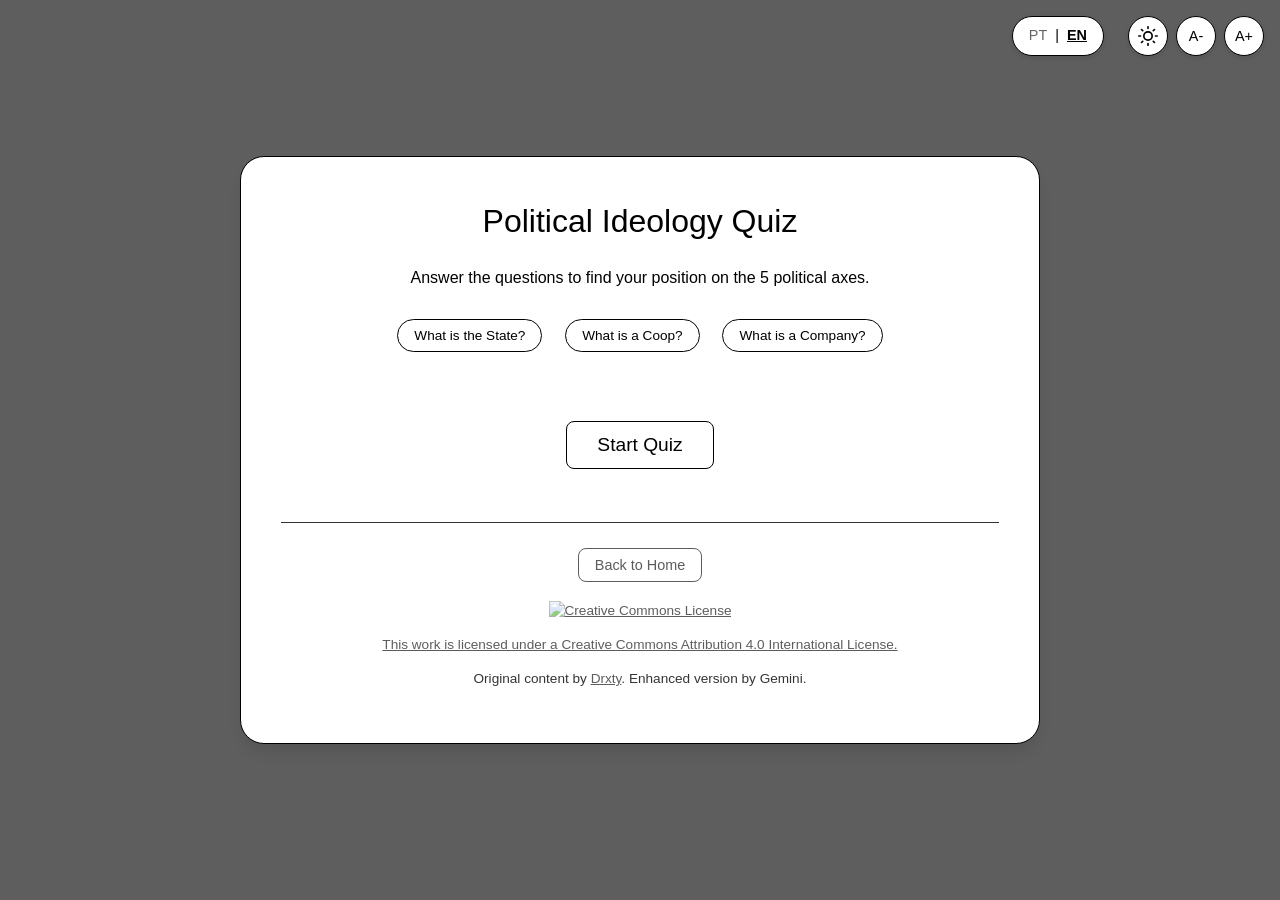
==== commit 233aca5e: "Add files via upload" ====
--- a/index.html
+++ b/index.html
@@ -1,1074 +1,235 @@
 <!DOCTYPE html>
-<html lang="pt-BR" class="">
+<html lang="pt-BR">
 <head>
     <meta charset="UTF-8">
     <meta name="viewport" content="width=device-width, initial-scale=1.0">
-    <title>Questionário de Ideologia Política</title>
+    <title>PoliQuest - Teste de Ideologia Política</title>
+    <meta name="description" content="Descubra seu posicionamento político nos 5 eixos.">
+    <link rel="stylesheet" href="./css/style.css">
     
-    <!-- SEO Meta Tags -->
-    <meta name="description" content="Descubra a sua ideologia política com este questionário interativo. Responda a uma série de perguntas para ver a sua posição em vários espectros políticos, incluindo economia, sociedade e relações exteriores.">
-    <meta name="keywords" content="teste político, questionário de ideologia, bússola política, espectro político, liberalismo, conservadorismo, socialismo, capitalismo, política, ideologia">
-    <meta name="author" content="Drxty">
-    <meta name="robots" content="index, follow">
-
-    <!-- Open Graph / Facebook -->
-    <meta property="og:type" content="website">
-    <meta property="og:url" content="https://drxty.github.io/PoliQuest/">
-    <meta property="og:title" content="Questionário de Ideologia Política">
-    <meta property="og:description" content="Descubra a sua ideologia política com este questionário interativo.">
-    <meta property="og:image" content="https://placehold.co/1200x630/3b82f6/ffffff?text=PoliQuest">
-
-    <!-- Twitter -->
-    <meta property="twitter:card" content="summary_large_image">
-    <meta property="twitter:url" content="https://drxty.github.io/PoliQuest/">
-    <meta property="twitter:title" content="Questionário de Ideologia Política">
-    <meta property="twitter:description" content="Descubra a sua ideologia política com este questionário interativo.">
-    <meta property="twitter:image" content="https://placehold.co/1200x630/3b82f6/ffffff?text=PoliQuest">
-
-    <style>
-        /* Definição da nova fonte Luciole */
-        @font-face {
-            font-family: 'Luciole';
-            src: url('https://drxty.github.io/fonts/Luciole-Regular.woff2') format('woff2');
-            font-weight: normal;
-            font-style: normal;
-        }
-        @font-face {
-            font-family: 'Luciole';
-            src: url('https://drxty.github.io/fonts/Luciole-Bold.woff2') format('woff2');
-            font-weight: bold;
-            font-style: normal;
-        }
-        @font-face {
-            font-family: 'Luciole';
-            src: url('https://drxty.github.io/fonts/Luciole-Italic.woff2') format('woff2');
-            font-weight: normal; 
-            font-style: italic;
-        }
-        @font-face {
-            font-family: 'Luciole';
-            src: url('https://drxty.github.io/fonts/Luciole-BoldItalic.woff2') format('woff2');
-            font-weight: bold; 
-            font-style: italic;
-        }
-
-        /* Estilos Gerais e Variáveis de Cor */
-        :root {
-            font-size: 16px; /* Tamanho base da fonte */
-
-            /* Tema Claro */
-            --bg-color: #f3f4f6;
-            --text-color: #111827;
-            --card-bg-color: #ffffff;
-            --card-shadow: 0 10px 15px -3px rgba(0, 0, 0, 0.1), 0 4px 6px -2px rgba(0, 0, 0, 0.05);
-            --border-color: #d1d5db;
-            --accent-color: #3b82f6;
-        }
-
-        html.dark {
-            /* Tema Escuro */
-            --bg-color: #111827;
-            --text-color: #f9fafb;
-            --card-bg-color: #1f2937;
-            --card-shadow: 0 10px 15px -3px rgba(0, 0, 0, 0.3), 0 4px 6px -2px rgba(0, 0, 0, 0.2);
-            --border-color: #4b5563;
-            --accent-color: #60a5fa;
-        }
-
-        body {
-            /* Fonte e renderização atualizadas */
-            font-family: 'Luciole', sans-serif;
-            font-feature-settings: "zero", "liga";
-            text-rendering: optimizeLegibility;
-            background-color: var(--bg-color);
-            color: var(--text-color);
-            transition: background-color 0.3s, color 0.3s;
-            margin: 0;
-            padding: 1rem;
-        }
-
-        /* Padrões de Fundo */
-        .pattern-capitalism { background-color: #60a5fa; background-image: radial-gradient(circle at 1px 1px, #bfdbfe 1px, transparent 0); background-size: 20px 20px; }
-        .pattern-socialism { background-color: #f87171; background-image: repeating-linear-gradient(45deg, #ef4444 0, #ef4444 1px, transparent 0, transparent 50%); background-size: 8px 8px; }
-        .pattern-liberalism { background-color: #fde047; background-image: radial-gradient(#fbbf24 15%, transparent 15%); background-size: 20px 20px; }
-        .pattern-conservatism { background-color: #38bdf8; background-image: repeating-linear-gradient(-45deg, #0ea5e9, #0ea5e9 5px, transparent 5px, transparent 10px); }
-        .pattern-nationalisation { background-color: #7dd3fc; background-image: linear-gradient(335deg, #0ea5e9 23px, transparent 23px), linear-gradient(155deg, #0ea5e9 23px, transparent 23px), linear-gradient(335deg, #0ea5e9 23px, transparent 23px), linear-gradient(155deg, #0ea5e9 23px, transparent 23px); background-size: 58px 58px; background-position: 0px 2px, 4px 35px, 29px 31px, 34px 6px; }
-        .pattern-globalisation { background-color: #4ade80; background-image: linear-gradient(135deg, #22c55e 25%, transparent 25%), linear-gradient(225deg, #22c55e 25%, transparent 25%), linear-gradient(45deg, #22c55e 25%, transparent 25%), linear-gradient(315deg, #22c55e 25%, #4ade80 25%); background-size: 30px 30px; }
-        .pattern-rehabilitation { background-color: #c4b5fd; background-image: repeating-radial-gradient(circle at 0 0, transparent 0, #a78bfa 10px), repeating-linear-gradient(#c4b5fd, #a78bfa); }
-        .pattern-punishment { background-color: #fca5a5; background-image: linear-gradient(45deg, #b91c1c 25%, transparent 25%, transparent 75%, #b91c1c 75%, #b91c1c), linear-gradient(-45deg, #b91c1c 25%, transparent 25%, transparent 75%, #b91c1c 75%, #b91c1c); background-size: 20px 20px; }
-        .pattern-libertarianism { background-color: #fef08a; background-image: url("data:image/svg+xml,%3Csvg width='10' height='10' viewBox='0 0 10 10' xmlns='http://www.w3.org/2000/svg'%3E%3Cpath d='M-1 1l2-2m0 10l-2 2m10-12l2-2m0 10l2 2' stroke='%23facc15' stroke-width='1' stroke-linecap='round'/%3E%3C/svg%3E"); }
-        .pattern-neoliberalism { background-color: #dbeafe; background-image: url("data:image/svg+xml,%3Csvg width='20' height='20' viewBox='0 0 20 20' xmlns='http://www.w3.org/2000/svg'%3E%3Cpath d='M0 0h20L0 20z' fill='%2393c5fd' fill-opacity='0.5'/%3E%3C/svg%3E"); }
-        .pattern-progressivism { background-color: #dcfce7; background-image: url("data:image/svg+xml,%3Csvg xmlns='http://www.w3.org/2000/svg' width='24' height='24' viewBox='0 0 24 24'%3E%3Cg fill='%2386efac' fill-opacity='0.4'%3E%3Cpolygon fill-rule='evenodd' points='8 4 12 6 8 8 6 12 4 8 0 6 4 4 6 0 8 4'/%3E%3C/g%3E%3C/svg%3E"); }
-        .pattern-dirigisme { background-color: #ffedd5; background-image: url("data:image/svg+xml,%3Csvg width='16' height='16' viewBox='0 0 16 16' xmlns='http://www.w3.org/2000/svg'%3E%3Cpath d='M0 0h16v2h-16zM0 8h16v2h-16zM0 14h16v2h-16z' fill='%23fdba74' fill-opacity='0.6' fill-rule='evenodd'/%3E%3C/svg%3E"); }
-        .pattern-communism { background-color: #fee2e2; background-image: url("data:image/svg+xml,%3Csvg width='6' height='6' viewBox='0 0 6 6' xmlns='http://www.w3.org/2000/svg'%3E%3Cg fill='%23dc2626' fill-opacity='0.4' fill-rule='evenodd'%3E%3Cpath d='M5 0h1L0 6V5zM6 5v1H5z'/%3E%3C/g%3E%3C/svg%3E"); }
-        .pattern-anarchic { background-color: #ffedd5; background-image: url("data:image/svg+xml,%3Csvg width='20' height='20' viewBox='0 0 20 20' xmlns='http://www.w3.org/2000/svg'%3E%3Ccircle cx='10' cy='10' r='5' fill='%23fb923c'/%3E%3C/svg%3E"); background-repeat: repeat; background-size: 20px 20px;}
-        .pattern-liberal { background-color: #fef9c3; background-image: url("data:image/svg+xml,%3Csvg width='12' height='12' viewBox='0 0 12 12' xmlns='http://www.w3.org/2000/svg'%3E%3Cpath d='M2 2h8v8h-8z' fill='%23fde047' fill-opacity='0.5'/%3E%3C/svg%3E");}
-        .pattern-moderate { background-color: #cffafe; background-image: url("data:image/svg+xml,%3Csvg width='4' height='4' viewBox='0 0 4 4' xmlns='http://www.w3.org/2000/svg'%3E%3Cpath d='M-1 3h1v1h-1zM1 3h1v1h-1zM3 3h1v1h-1zM-1 1h1v1h-1zM1 1h1v1h-1zM3 1h1v1h-1z' fill='%2367e8f9' fill-opacity='0.6'/%3E%3C/svg%3E");}
-        .pattern-conservative { background-color: #dbeafe; background-image: url("data:image/svg+xml,%3Csvg width='8' height='8' viewBox='0 0 8 8' xmlns='http://www.w3.org/2000/svg'%3E%3Cpath d='M0 0h8v2h-8zM0 4h8v2h-8z' fill='%2393c5fd' fill-opacity='0.5'/%3E%3C/svg%3E");}
-        .pattern-authoritarian { background-color: #e9d5ff; background-image: url("data:image/svg+xml,%3Csvg width='16' height='16' viewBox='0 0 16 16' xmlns='http://www.w3.org/2000/svg'%3E%3Cpath d='M8 0L0 8l8 8 8-8z' fill='%23c084fc' fill-opacity='0.4'/%3E%3C/svg%3E");}
-        .pattern-autarchy { background-color: #e5e7eb; background-image: url("data:image/svg+xml,%3Csvg width='40' height='40' viewBox='0 0 40 40' xmlns='http://www.w3.org/2000/svg'%3E%3Cg fill='%239ca3af' fill-opacity='0.3' fill-rule='evenodd'%3E%3Cpath d='M0 40L40 0H20L0 20zM40 40V20L20 40z'/%3E%3C/g%3E%3C/svg%3E");}
-        .pattern-isolationism { background-color: #dbeafe; background-image: url("data:image/svg+xml,%3Csvg width='20' height='20' viewBox='0 0 20 20' xmlns='http://www.w3.org/2000/svg'%3E%3Crect x='0' y='0' width='20' height='20' fill='none' stroke='%2393c5fd' stroke-width='2'/%3E%3C/svg%3E"); background-size: 20px 20px;}
-        .pattern-nationalism { background-color: #f3e8ff; background-image: url("data:image/svg+xml,%3Csvg width='20' height='12' viewBox='0 0 20 12' xmlns='http://www.w3.org/2000/svg'%3E%3Cpath d='M10 12L0 2h20L10 12z' fill='%23d8b4fe' fill-opacity='0.4'/%3E%3C/svg%3E");}
-        .pattern-internationalism { background-color: #ffedd5; background-image: url("data:image/svg+xml,%3Csvg width='28' height='28' viewBox='0 0 28 28' xmlns='http://www.w3.org/2000/svg'%3E%3Cpath d='M14 0l14 14-14 14-14-14z' fill='%23fb923c' fill-opacity='0.3'/%3E%3C/svg%3E");}
-        .pattern-world-government { background-color: #dcfce7; background-image: url("data:image/svg+xml,%3Csvg width='44' height='12' viewBox='0 0 44 12' xmlns='http://www.w3.org/2000/svg'%3E%3Cpath d='M20 12v-2L0 0v2zM44 12v-2L24 0v2z' fill='%2386efac' fill-opacity='0.4'/%3E%3C/svg%3E");}
-        .pattern-restorative { background-color: #e0e7ff; background-image: url("data:image/svg+xml,%3Csvg width='24' height='24' viewBox='0 0 24 24' xmlns='http://www.w3.org/2000/svg'%3E%3Cpath d='M12 12c0-3.31 2.69-6 6-6s6 2.69 6 6-2.69 6-6 6-6-2.69-6-6zm0-10c-3.31 0-6 2.69-6 6s2.69 6 6 6 6-2.69 6-6-2.69-6-6-6zm0 10c-2.21 0-4-1.79-4-4s1.79-4 4-4 4 1.79 4 4-1.79 4-4 4z' fill='%23a5b4fc' fill-opacity='0.5'/%3E%3C/svg%3E");}
-        .pattern-retributive { background-color: #fecaca; background-image: url("data:image/svg+xml,%3Csvg width='20' height='20' viewBox='0 0 20 20' xmlns='http://www.w3.org/2000/svg'%3E%3Cpath d='M0 10L10 0 L20 10 L10 20 Z' fill='none' stroke='%23f87171' stroke-width='2'/%3E%3C/svg%3E"); background-size: 20px 20px;}
-        
-        /* Controles de Acessibilidade */
-        .accessibility-controls {
-            position: fixed;
-            top: 1rem;
-            right: 1rem;
-            z-index: 50;
-            display: flex;
-            gap: 0.5rem;
-        }
-        .accessibility-controls button {
-            border-radius: 9999px;
-            padding: 0.5rem;
-            background-color: var(--card-bg-color);
-            border: 1px solid var(--border-color);
-            width: 40px;
-            height: 40px;
-            display: flex;
-            align-items: center;
-            justify-content: center;
-        }
-        .accessibility-controls svg {
-            width: 1.5rem;
-            height: 1.5rem;
-        }
-
-        /* Layout Principal */
-        .quiz-container, .graphs-container {
-            max-width: 1152px;
-            margin: 2rem auto;
-        }
-        .quiz-card {
-            background-color: var(--card-bg-color);
-            padding: 2rem;
-            border-radius: 1rem;
-            box-shadow: var(--card-shadow);
-            text-align: center;
-        }
-        .hidden { display: none; }
-
-        /* Botões */
-        button {
-            font-family: 'Luciole', sans-serif;
-            font-weight: normal;
-            padding: 11px 10px 8px 10px;
-            border-radius: 0.9em;
-            cursor: pointer;
-            background-color: var(--bg-color);
-            color: var(--text-color);
-            border: 2px solid var(--text-color);
-            transition: box-shadow 0.2s ease, border-radius 0.1s ease-in-out, transform 0.2s cubic-bezier(0.34, 1.56, 0.64, 1);
-        }
-        button:hover {
-            box-shadow: 0 0px 0px, inset 0 0 0 3px var(--text-color);
-        }
-        button:active {
-            border-radius: 50%;
-            transform: scale(0.90);
-            box-shadow: inset 0 0 0 0px var(--text-color);
-        }
-        button:disabled {
-            opacity: 0.5;
-            cursor: not-allowed;
-            transform: none;
-            box-shadow: none;
-        }
-        
-        /* Seção do Questionário */
-        #question-text {
-            font-size: 1.5rem;
-            font-weight: normal;
-            margin-bottom: 1.5rem;
-            min-height: 6rem;
-            display: flex;
-            align-items: center;
-            justify-content: center;
-        }
-        #question-example {
-            font-size: 1rem;
-            font-style: italic;
-            color: var(--text-color);
-            opacity: 0.8;
-            margin-top: -1rem;
-            margin-bottom: 1.5rem;
-            max-width: 80%;
-            margin-left: auto;
-            margin-right: auto;
-        }
-        .slider-container {
-            display: flex;
-            align-items: center;
-            justify-content: center;
-            gap: 1rem;
-        }
-        #answer-slider {
-            width: 100%;
-            max-width: 24rem;
-        }
-        .navigation-buttons {
-            display: flex;
-            justify-content: space-between;
-            margin-top: 2rem;
-        }
-
-        /* Controles de Navegação de Questões */
-        .question-nav-controls {
-            display: flex;
-            justify-content: space-between;
-            align-items: center;
-            margin-bottom: 1rem;
-            gap: 1rem;
-        }
-        #question-select {
-            padding: 0.5rem;
-            border-radius: 0.5rem;
-            border: 1px solid var(--border-color);
-            background-color: var(--bg-color);
-            color: var(--text-color);
-            max-width: 250px;
-        }
-
-        /* Gráficos */
-        .graphs-grid {
-            display: grid;
-            grid-template-columns: 1fr;
-            gap: 2rem;
-        }
-        @media (min-width: 768px) {
-            .graphs-grid { grid-template-columns: repeat(2, 1fr); }
-        }
-        .graph-card {
-            background-color: var(--card-bg-color);
-            padding: 1rem;
-            border-radius: 1rem;
-            box-shadow: var(--card-shadow);
-            display: flex;
-            flex-direction: column;
-            align-items: center;
-        }
-        .graph-title { 
-            font-size: 1.25rem; 
-            font-weight: normal;
-            margin-bottom: 1rem; 
-            text-align: center; 
-        }
-        .graph-content {
-            width: 100%;
-            aspect-ratio: 1.77;
-            display: flex;
-            gap: 0.5rem;
-            position: relative;
-        }
-        .graph-column {
-            width: 50%;
-            display: flex;
-            flex-direction: column;
-            border-radius: 0.5rem;
-            overflow: hidden;
-            border: 1px solid var(--border-color);
-        }
-        .graph-column > div {
-            height: 100%;
-            display: flex;
-            align-items: center;
-            justify-content: center;
-            padding: 0.25rem;
-            text-align: center;
-        }
-        .graph-column.sub-categories {
-            font-size: 0.75rem;
-            font-weight: normal;
-        }
-        .scale-column {
-            display: flex;
-            flex-direction: column;
-            justify-content: space-between;
-            font-size: 0.75rem;
-            color: var(--text-color);
-            opacity: 0.8;
-            padding: 0.25rem 0;
-        }
-        .text-overlay, .sub-categories .text-label {
-            background-color: white;
-            padding: 0.25rem 0.6rem;
-            border-radius: 8px;
-            color: black;
-            text-shadow: none;
-            font-weight: normal;
-        }
-        .sub-categories .text-label {
-            font-size: 0.75rem;
-        }
-
-        /* Estilos do Ponto Flutuante */
-        .floating-point {
-            position: absolute;
-            left: 50%;
-            transform: translate(-50%, -50%);
-            width: 40px;
-            height: 40px;
-            background-color: rgba(255, 255, 255, 0.85);
-            border: 3px solid black;
-            border-radius: 50%;
-            transition: top 0.3s ease-out;
-            z-index: 10;
-            box-shadow: 0 0 10px rgba(0,0,0,0.5);
-            display: flex;
-            align-items: center;
-            justify-content: center;
-            font-size: 0.75rem;
-            font-weight: normal;
-            color: black;
-        }
-
-        /* Modal */
-        .modal-overlay {
-            position: fixed;
-            inset: 0;
-            background-color: rgba(0, 0, 0, 0.7);
-            display: flex;
-            align-items: center;
-            justify-content: center;
-            padding: 1rem;
-            z-index: 100;
-        }
-        .modal-content {
-            background-color: var(--card-bg-color);
-            border-radius: 0.5rem;
-            padding: 1.5rem;
-            max-width: 512px;
-            width: 100%;
-        }
-        .modal-content h3 { font-size: 1.5rem; font-weight: bold; margin-bottom: 1rem; }
-        .modal-content p { font-size: 1.125rem; }
-        
-        /* Seção de Relatório */
-        #report-container {
-            margin-top: 1.5rem;
-            text-align: left;
-            border-top: 1px solid var(--border-color);
-            padding-top: 1.5rem;
-        }
-        #report-output {
-            width: 100%;
-            height: 150px;
-            background-color: var(--bg-color);
-            color: var(--text-color);
-            border: 1px solid var(--border-color);
-            border-radius: 0.5rem;
-            padding: 0.5rem;
-            margin-bottom: 1rem;
-            resize: vertical;
-        }
-        .report-actions {
-            display: flex;
-            gap: 1rem;
-            justify-content: center;
-        }
-
-        /* Estilos do Rodapé */
-        footer {
-            text-align: center;
-            padding: 2rem 1rem;
-            margin-top: 2rem;
-            font-size: 0.875rem;
-            color: var(--text-color);
-            opacity: 0.8;
-            border-top: 1px solid var(--border-color);
-        }
-        footer a {
-            color: inherit;
-            text-decoration: underline;
-        }
-        footer a:hover {
-            text-decoration: underline;
-        }
-        footer p {
-            margin: 0.5rem 0;
-        }
-    </style>
+    <script>var userLang=navigator.language||navigator.userLanguage;if(userLang.startsWith('en')&&!window.location.pathname.includes('/en/')){window.location.href='./en/';}</script>
 </head>
 <body>
-
-    <!-- Controles de Acessibilidade e Tema -->
-    <div class="accessibility-controls">
-        <button id="theme-toggle" title="Alternar tema">
-            <svg id="theme-icon-light" xmlns="http://www.w3.org/2000/svg" fill="none" viewBox="0 0 24 24" stroke-width="1.5" stroke="currentColor"><path stroke-linecap="round" stroke-linejoin="round" d="M12 3v2.25m6.364.386l-1.591 1.591M21 12h-2.25m-.386 6.364l-1.591-1.591M12 18.75V21m-4.773-4.227l-1.591 1.591M5.25 12H3m4.227-4.773L5.636 5.636M15.75 12a3.75 3.75 0 11-7.5 0 3.75 3.75 0 017.5 0z" /></svg>
-            <svg id="theme-icon-dark" class="hidden" xmlns="http://www.w3.org/2000/svg" fill="none" viewBox="0 0 24 24" stroke-width="1.5" stroke="currentColor"><path stroke-linecap="round" stroke-linejoin="round" d="M21.752 15.002A9.718 9.718 0 0118 15.75c-5.385 0-9.75-4.365-9.75-9.75 0-1.33.266-2.597.748-3.752A9.753 9.753 0 003 11.25C3 16.635 7.365 21 12.75 21a9.753 9.753 0 009.002-5.998z" /></svg>
-        </button>
-        <button id="decrease-font" title="Diminuir fonte" style="font-size: 1.25rem;">-</button>
-        <button id="increase-font" title="Aumentar fonte" style="font-size: 1.25rem;">+</button>
+    <!-- CONTROLES DE TOPO -->
+    <div class="top-controls">
+        <div class="lang-selector">
+            <a href="#" class="lang-btn active">PT</a>
+            <span class="divider">|</span>
+            <a href="./en/" class="lang-btn ">EN</a>
+        </div>
+        
+        <div class="accessibility-controls">
+            <button id="theme-toggle" aria-label="Alternar Tema">
+                <svg id="icon-sun" xmlns="http://www.w3.org/2000/svg" width="20" height="20" viewBox="0 0 24 24" fill="none" stroke="currentColor" stroke-width="2" stroke-linecap="round" stroke-linejoin="round"><circle cx="12" cy="12" r="5"/><path d="M12 1v2M12 21v2M4.22 4.22l1.42 1.42M18.36 18.36l1.42 1.42M1 12h2M21 12h2M4.22 19.78l1.42-1.42M18.36 5.64l1.42-1.42"/></svg>
+                <svg id="icon-moon" class="hidden" xmlns="http://www.w3.org/2000/svg" width="20" height="20" viewBox="0 0 24 24" fill="none" stroke="currentColor" stroke-width="2" stroke-linecap="round" stroke-linejoin="round"><path d="M21 12.79A9 9 0 1 1 11.21 3 7 7 0 0 0 21 12.79z"/></svg>
+            </button>
+            <button id="decrease-font" aria-label="Diminuir Fonte">A-</button>
+            <button id="increase-font" aria-label="Aumentar Fonte">A+</button>
+        </div>
     </div>
 
-    <!-- Seção do Questionário -->
     <div class="quiz-container">
         <div class="quiz-card">
+            
             <div id="intro-section">
-                <h1 style="font-size: 2rem; margin-bottom: 0.5rem; font-weight: normal;">Questionário de Ideologia Política</h1>
-                <p style="font-size: 1.125rem; margin-bottom: 1rem;">Responda às perguntas para encontrar sua posição nos espectros políticos.</p>
-                <p style="margin-bottom: 1rem;">Considere que governança é a organização, gerência ou administração de uma coletividade humana.</p>
-                
+                <h1>Questionário de Ideologia Política</h1>
+                <p>Responda às perguntas para encontrar sua posição nos 5 eixos políticos.</p>
+                
+                <div class="info-widgets">
+                    <button class="info-btn" data-info="state">O que é o Estado?</button>
+                    <button class="info-btn" data-info="coop">O que é Cooperativa?</button>
+                    <button class="info-btn" data-info="company">O que é Empresa?</button>
+                </div>
+                
+                <br>
+                <button id="start-quiz-btn" class="primary-btn">Iniciar Questionário</button>
+            </div>
+
+            <div id="question-container" class="hidden">
+                <div class="question-header">
+                    <p id="question-counter" style="color: var(--text-color); opacity: 0.7; font-size: 0.9rem; margin: 0;"></p>
+                    <select id="question-select" aria-label="Selecionar Questão"></select>
+                </div>
+
+                <p id="question-text" style="font-size: 1.3rem; margin: 1.5rem 0; min-height: 4rem;"></p>
+                <p id="question-example" style="font-style: italic; margin-bottom: 1.5rem; display: none;"></p>
+                
+                <div style="display: flex; align-items: center; justify-content: center; gap: 1rem; margin-bottom: 0.5rem;">
+                    <span style="color: var(--danger-color);">Discordo</span>
+                    <input type="range" id="answer-slider" min="-10" max="10" value="0" style="width: 100%; max-width: 300px;">
+                    <span style="color: var(--success-color);">Concordo</span>
+                </div>
+                <p id="slider-value" style="font-weight: normal; font-size: 1.2rem;">0</p>
+                
+                <div style="margin-top: 2rem; display: flex; justify-content: space-between;">
+                    <button id="prev-question-btn">Anterior</button>
+                    <button id="next-question-btn">Próxima</button>
+                </div>
+            </div>
+
+            <div id="results-section" class="hidden">
+                <h2>Resultados</h2>
+                <p>Veja abaixo seu posicionamento nos 5 eixos.</p>
+                
+                <div class="graphs-grid">
+                    <!-- 1. ECONOMIA -->
+                    <div class="graph-card-wrapper">
+                        <h2 class="graph-title">Envolvimento Econômico</h2>
+                        <div class="graph-content">
+                            <div id="economy-point" class="floating-point"><span id="economy-point-value">50%</span></div>
+                            <div class="graph-column main-categories">
+                                <div class="pattern-laissez"><span class="text-overlay">Laissez-faire</span></div>
+                                <div class="pattern-intervention"><span class="text-overlay">Intervenção</span></div>
+                            </div>
+                            <div class="scale-column"><span>0%</span><span>50%</span><span>100%</span></div>
+                            <div class="graph-column sub-categories">
+                                <div class="pattern-laissez-sub"><span class="text-label">Laissez-faire</span></div>
+                                <div class="pattern-lib-econ"><span class="text-label">Lib. Econômico</span></div>
+                                <div class="pattern-socdem"><span class="text-label">Econ. Mista</span></div>
+                                <div class="pattern-dirigisme"><span class="text-label">Dirigismo</span></div>
+                                <div class="pattern-planning"><span class="text-label">Planificação</span></div>
+                            </div>
+                        </div>
+                    </div>
+
+                    <!-- 2. SOCIEDADE -->
+                    <div class="graph-card-wrapper">
+                        <h2 class="graph-title">Sociedade</h2>
+                        <div class="graph-content">
+                            <div id="society-point" class="floating-point"><span id="society-point-value">50%</span></div>
+                            <div class="graph-column main-categories">
+                                <div class="pattern-liberalism"><span class="text-overlay">Liberdade</span></div>
+                                <div class="pattern-conservatism"><span class="text-overlay">Autoridade</span></div>
+                            </div>
+                            <div class="scale-column"><span>0%</span><span>50%</span><span>100%</span></div>
+                            <div class="graph-column sub-categories">
+                                <div class="pattern-anarchic"><span class="text-label">Libertário</span></div>
+                                <div class="pattern-liberal"><span class="text-label">Liberal</span></div>
+                                <div class="pattern-moderate"><span class="text-label">Moderado</span></div>
+                                <div class="pattern-conservative-sub"><span class="text-label">Estatista</span></div>
+                                <div class="pattern-authoritarian"><span class="text-label">Autoritário</span></div>
+                            </div>
+                        </div>
+                    </div>
+
+                    <!-- 3. EXTERNO -->
+                    <div class="graph-card-wrapper">
+                        <h2 class="graph-title">Externo</h2>
+                        <div class="graph-content">
+                            <div id="foreign-point" class="floating-point"><span id="foreign-point-value">50%</span></div>
+                            <div class="graph-column main-categories">
+                                <div class="pattern-sovereignty"><span class="text-overlay">Soberania</span></div>
+                                <div class="pattern-globalization"><span class="text-overlay">Globalização</span></div>
+                            </div>
+                            <div class="scale-column"><span>0%</span><span>50%</span><span>100%</span></div>
+                            <div class="graph-column sub-categories">
+                                <div class="pattern-autarchy"><span class="text-label">Autarquia</span></div>
+                                <div class="pattern-isolationism"><span class="text-label">Isolacionismo</span></div>
+                                <div class="pattern-nationalism"><span class="text-label">Nacionalismo</span></div>
+                                <div class="pattern-internationalism"><span class="text-label">Internacionalismo</span></div>
+                                <div class="pattern-world-gov"><span class="text-label">Gov. Mundial</span></div>
+                            </div>
+                        </div>
+                    </div>
+
+                    <!-- 4. JUSTIÇA -->
+                    <div class="graph-card-wrapper">
+                        <h2 class="graph-title">Justiça</h2>
+                        <div class="graph-content">
+                            <div id="rules-point" class="floating-point"><span id="rules-point-value">50%</span></div>
+                            <div class="graph-column main-categories">
+                                <div class="pattern-rehab"><span class="text-overlay">Reabilitação</span></div>
+                                <div class="pattern-punish"><span class="text-overlay">Punição</span></div>
+                            </div>
+                            <div class="scale-column"><span>0%</span><span>50%</span><span>100%</span></div>
+                            <div class="graph-column sub-categories">
+                                <div class="pattern-restorative"><span class="text-label">Restaurativa</span></div>
+                                <div class="pattern-reform"><span class="text-label">Reformismo</span></div>
+                                <div class="pattern-mixed-justice"><span class="text-label">Misto</span></div>
+                                <div class="pattern-punitivism"><span class="text-label">Punitivismo</span></div>
+                                <div class="pattern-retributive"><span class="text-label">Retributiva</span></div>
+                            </div>
+                        </div>
+                    </div>
+
+                    <!-- 5. INTENÇÕES -->
+                    <div class="graph-card-wrapper">
+                        <h2 class="graph-title">Intenções</h2>
+                        <div class="graph-content">
+                            <div id="hierarchy-point" class="floating-point"><span id="hierarchy-point-value">50%</span></div>
+                            <div class="graph-column main-categories">
+                                <div class="pattern-hierarchy-main"><span class="text-overlay" style="color:white; background-color: rgba(0,0,0,0.5);">Hierarquia</span></div>
+                                <div class="pattern-equality-main"><span class="text-overlay" style="color:white; background-color: rgba(0,0,0,0.5);">Igualdade</span></div>
+                            </div>
+                            <div class="scale-column"><span>0%</span><span>50%</span><span>100%</span></div>
+                            <div class="graph-column sub-categories">
+                                <div class="pattern-elitism"><span class="text-label">Elitismo</span></div>
+                                <div class="pattern-classism"><span class="text-label">Classismo</span></div>
+                                <div class="pattern-meritocracy"><span class="text-label">Meritocracia</span></div>
+                                <div class="pattern-equity"><span class="text-label">Equidade</span></div>
+                                <div class="pattern-egalitarianism"><span class="text-label">Igualitarismo</span></div>
+                            </div>
+                        </div>
+                    </div>
+                </div>
+
+                <!-- ÁREA DE RELATÓRIO (CERTIFIQUE-SE QUE ISSO ESTÁ AQUI) -->
+                <div class="report-box">
+                    <h3>Ajude a melhorar este teste!</h3>
+                    <p>Gere um relatório anônimo dos seus resultados e envie para nós. Isso ajuda a calibrar o algoritmo.</p>
+                    
+                    <button id="btn-generate-report" class="info-btn" style="margin-bottom: 1rem;">Gerar Relatório</button>
+                    
+                    <div id="report-content" class="hidden">
+                        <p style="font-size: 0.9rem; margin-bottom: 0.5rem;">
+                            Envie o relatório para: <strong style="user-select: all;">dta.gem018@passinbox.com</strong>
+                        </p>
+                        <textarea id="report-textarea" readonly></textarea>
+                        
+                        <div class="report-actions">
+                            <button id="btn-copy-report">Copiar Texto</button>
+                            <button id="btn-download-report">Baixar .txt</button>
+                        </div>
+                        <p id="copy-feedback" style="color: var(--success-color); font-size: 0.85rem; height: 1.2rem;"></p>
+                    </div>
+                </div>
+
+                <button id="restart-btn" style="margin-top: 2rem;">Reiniciar</button>
+            </div>
+
+            <!-- RODAPÉ -->
+            <footer>
                 <div style="margin-bottom: 1.5rem;">
-                    <label for="continent-select" style="display: block; margin-bottom: 0.5rem; font-weight: bold;">Primeiro, em qual região você vive?</label>
-                    <select id="continent-select" style="padding: 0.5rem; border-radius: 0.5rem; border: 1px solid var(--border-color); background-color: var(--bg-color); color: var(--text-color);">
-                        <optgroup label="África">
-                            <option value="africa-norte">Norte da África</option>
-                            <option value="africa-ocidental">África Ocidental</option>
-                            <option value="africa-central">África Central</option>
-                            <option value="africa-oriental">África Oriental</option>
-                            <option value="africa-austral">África Austral</option>
-                        </optgroup>
-                        <optgroup label="América">
-                            <option value="america-norte">América do Norte</option>
-                            <option value="america-central">América Central</option>
-                            <option value="america-sul" selected>América do Sul</option>
-                            <option value="caribe">Caribe</option>
-                        </optgroup>
-                        <optgroup label="Ásia">
-                            <option value="asia-central">Ásia Central</option>
-                            <option value="asia-oriental">Ásia Oriental</option>
-                            <option value="sudeste-asiatico">Sudeste Asiático</option>
-                            <option value="asia-meridional">Ásia Meridional (Sul)</option>
-                            <option value="oriente-medio">Oriente Médio (Oeste Asiático)</option>
-                        </optgroup>
-                        <optgroup label="Europa">
-                            <option value="europa-ocidental">Europa Ocidental</option>
-                            <option value="europa-oriental">Europa Oriental</option>
-                            <option value="europa-norte">Norte da Europa (Nórdicos)</option>
-                            <option value="europa-sul">Sul da Europa</option>
-                        </optgroup>
-                        <optgroup label="Oceania">
-                            <option value="australasia">Australásia (Austrália/Nova Zelândia)</option>
-                            <option value="melanesia">Melanésia</option>
-                            <option value="micronesia">Micronésia</option>
-                            <option value="polinesia">Polinésia</option>
-                        </optgroup>
-                    </select>
-                </div>
-
-                <div style="display: flex; flex-wrap: wrap; justify-content: center; gap: 0.5rem; margin-bottom: 1.5rem;">
-                    <button id="info-estado-btn">O que é o Estado?</button>
-                    <button id="info-cooperativa-btn">O que é uma Cooperativa?</button>
-                    <button id="info-empresa-btn">O que é uma Empresa?</button>
-                </div>
-                <button id="start-quiz-btn">Iniciar Questionário</button>
-            </div>
-
-            <div id="question-container" class="hidden">
-                <div class="question-nav-controls">
-                    <p id="question-counter"></p>
-                    <select id="question-select"></select>
-                </div>
-                <p id="question-text"></p>
-                <p id="question-example" class="hidden"></p>
-                <div class="slider-container">
-                    <span style="font-size: 1.125rem; color: #dc2626; font-weight: normal;">Discordo</span>
-                    <input type="range" id="answer-slider" min="-10" max="10" value="0">
-                    <span style="font-size: 1.125rem; color: #16a34a; font-weight: normal;">Concordo</span>
-                </div>
-                <p id="slider-value" style="margin-top: 0.5rem; font-size: 1.5rem; font-weight: bold;">0</p>
-                <div class="navigation-buttons">
-                    <button id="prev-question-btn">Anterior</button>
-                    <button id="home-btn">Voltar ao Início</button>
-                    <button id="next-question-btn">Próxima</button>
-                </div>
-            </div>
-
-             <div id="results-section" class="hidden">
-                <h2 style="font-size: 1.875rem; font-weight: bold; margin-bottom: 1rem;">Questionário Concluído!</h2>
-                <p style="font-size: 1.125rem;">Seus resultados estão refletidos nos gráficos abaixo.</p>
-                 <div style="margin-top: 1rem; font-size: 0.875rem; text-align: center; max-width: 60ch; margin-left: auto; margin-right: auto;">
-                    <p><strong>Aviso:</strong> Este é um teste de autoavaliação e não um diagnóstico político definitivo. Os resultados são simplificações e servem como ponto de partida para reflexão.</p>
-                </div>
-                <div style="margin-top: 2rem; padding: 1rem; border: 1px solid var(--border-color); border-radius: 0.5rem; background-color: var(--bg-color);">
-                    <h3 style="font-size: 1.25rem; font-weight: bold; margin-bottom: 0.5rem;">Ajude a melhorar este teste!</h3>
-                    <p style="font-size: 0.875rem; max-width: 60ch; margin: 0 auto 1rem;">Para aprimorar a precisão e relevância deste questionário, estamos coletando dados anônimos das respostas. Clique no botão abaixo para gerar seu relatório. Depois, você pode copiá-lo e enviá-lo manualmente para nós.</p>
-                    <button id="generate-report-btn">Gerar Relatório</button>
-                    
-                    <div id="report-container" class="hidden">
-                         <p style="margin-bottom: 0.5rem;">Envie seu relatório para: <span style="user-select: all; background: var(--card-bg-color); padding: 2px 4px; border-radius: 4px; font-weight: normal;">dta.gem018@passinbox.com</span></p>
-                         <textarea id="report-output" readonly></textarea>
-                         <div class="report-actions">
-                             <button id="copy-report-btn">Copiar Relatório</button>
-                             <button id="download-report-btn">Baixar Relatório (.txt)</button>
-                         </div>
-                         <p id="copy-feedback" style="margin-top: 0.5rem; font-size: 0.875rem; color: #16a34a;"></p>
-                    </div>
-                </div>
-                <button id="restart-quiz-btn" style="margin-top: 1.5rem;">Reiniciar Questionário</button>
-            </div>
+                    <a href="index.html" class="primary-btn" style="font-size: 0.9rem; padding: 8px 16px; text-decoration: none;">Voltar ao Início</a>
+                </div>
+                
+                <p>
+                    <a rel="license" href="http://creativecommons.org/licenses/by/4.0/" target="_blank">
+                        <img alt="Creative Commons License" style="border-width:0" src="https://i.creativecommons.org/l/by/4.0/88x31.png" />
+                    </a>
+                </p>
+                <p>
+                    <a href="{{FOOTER_LICENSE_URL}}" target="_blank" style="color: inherit; text-decoration: underline;">
+                        Este trabalho está licenciado sob uma Licença Creative Commons Atribuição 4.0 Internacional.
+                    </a>
+                </p>
+                <p>Conteúdo original por <a href='https://github.com/Drxty' target='_blank'>Drxty</a>. Versão aprimorada por Gemini.</p>
+            </footer>
         </div>
     </div>
 
-    <!-- Container dos Gráficos -->
-    <div class="graphs-container">
-        <div class="graphs-grid">
-            <!-- Gráfico 1: Economia -->
-            <div class="graph-card">
-                <h2 class="graph-title">Envolvimento na Economia</h2>
-                <div class="graph-content">
-                    <div id="economy-point" class="floating-point">
-                        <span id="economy-point-value">50%</span>
-                    </div>
-                    <div class="graph-column main-categories">
-                        <div class="pattern-capitalism"><span class="text-overlay">Capitalismo</span></div>
-                        <div class="pattern-socialism"><span class="text-overlay">Socialismo</span></div>
-                    </div>
-                    <div class="scale-column"><span>0%</span><span>50%</span><span>100%</span></div>
-                    <div class="graph-column sub-categories">
-                        <div class="pattern-libertarianism"><span class="text-label">Libertarianismo</span></div>
-                        <div class="pattern-neoliberalism"><span class="text-label">Neoliberalismo</span></div>
-                        <div class="pattern-progressivism"><span class="text-label">Progressivismo</span></div>
-                        <div class="pattern-dirigisme"><span class="text-label">Dirigismo</span></div>
-                        <div class="pattern-communism"><span class="text-label">Comunismo</span></div>
-                    </div>
-                </div>
-            </div>
-            <!-- Gráfico 2: Sociedade -->
-            <div class="graph-card">
-                <h2 class="graph-title">Envolvimento na Sociedade</h2>
-                <div class="graph-content">
-                    <div id="society-point" class="floating-point">
-                        <span id="society-point-value">50%</span>
-                    </div>
-                    <div class="graph-column main-categories">
-                        <div class="pattern-liberalism"><span class="text-overlay">Liberalismo</span></div>
-                        <div class="pattern-conservatism"><span class="text-overlay">Conservadorismo</span></div>
-                    </div>
-                    <div class="scale-column"><span>0%</span><span>50%</span><span>100%</span></div>
-                    <div class="graph-column sub-categories">
-                        <div class="pattern-anarchic"><span class="text-label">Anárquico</span></div>
-                        <div class="pattern-liberal"><span class="text-label">Liberal</span></div>
-                        <div class="pattern-moderate"><span class="text-label">Moderado</span></div>
-                        <div class="pattern-conservative"><span class="text-label">Conservador</span></div>
-                        <div class="pattern-authoritarian"><span class="text-label">Autoritário</span></div>
-                    </div>
-                </div>
-            </div>
-            <!-- Gráfico 3: Externo -->
-            <div class="graph-card">
-                <h2 class="graph-title">Envolvimento Externo</h2>
-                <div class="graph-content">
-                    <div id="foreign-point" class="floating-point">
-                        <span id="foreign-point-value">50%</span>
-                    </div>
-                    <div class="graph-column main-categories">
-                        <div class="pattern-nationalisation"><span class="text-overlay">Nacionalização</span></div>
-                        <div class="pattern-globalisation"><span class="text-overlay">Globalização</span></div>
-                    </div>
-                    <div class="scale-column"><span>0%</span><span>50%</span><span>100%</span></div>
-                    <div class="graph-column sub-categories">
-                        <div class="pattern-autarchy"><span class="text-label">Autarquia</span></div>
-                        <div class="pattern-isolationism"><span class="text-label">Isolacionismo</span></div>
-                        <div class="pattern-nationalism"><span class="text-label">Nacionalismo</span></div>
-                        <div class="pattern-internationalism"><span class="text-label">Internacionalismo</span></div>
-                        <div class="pattern-world-government"><span class="text-label">Governo Mundial</span></div>
-                    </div>
-                </div>
-            </div>
-            <!-- Gráfico 4: Regras Sociais -->
-            <div class="graph-card">
-                <h2 class="graph-title">Envolvimento em Regras Sociais</h2>
-                <div class="graph-content">
-                    <div id="rules-point" class="floating-point">
-                        <span id="rules-point-value">50%</span>
-                    </div>
-                    <div class="graph-column main-categories">
-                        <div class="pattern-rehabilitation"><span class="text-overlay">Reabilitação</span></div>
-                        <div class="pattern-punishment"><span class="text-overlay">Punição</span></div>
-                    </div>
-                    <div class="scale-column"><span>0%</span><span>50%</span><span>100%</span></div>
-                    <div class="graph-column sub-categories" style="gap: 0;">
-                        <div style="height: 50%;" class="pattern-restorative"><span class="text-label">Justiça Restaurativa</span></div>
-                        <div style="height: 50%;" class="pattern-retributive"><span class="text-label">Justiça Retributiva</span></div>
-                    </div>
-                </div>
-            </div>
+    <!-- MODAL -->
+    <div id="info-modal" class="modal-overlay hidden">
+        <div class="modal-content">
+            <h3 id="modal-title"></h3>
+            <p id="modal-text"></p>
+            <button id="modal-close-btn" style="margin-top: 1rem;">Fechar</button>
         </div>
     </div>
-    
-    <!-- Modal para informações -->
-    <div id="info-modal" class="modal-overlay">
-        <div class="modal-content">
-            <h3 id="info-title"></h3>
-            <p id="info-text"></p>
-            <button id="close-modal-btn">Fechar</button>
-        </div>
-    </div>
-
-    <!-- Rodapé -->
-    <footer>
-        <p>
-            <a rel="license" href="http://creativecommons.org/licenses/by/4.0/">
-                <img alt="Licença Creative Commons" style="border-width:0" src="https://i.creativecommons.org/l/by/4.0/88x31.png" />
-            </a>
-        </p>
-        <p>
-            Este trabalho está licenciado sob uma <a rel="license" href="http://creativecommons.org/licenses/by/4.0/">Licença Creative Commons Atribuição 4.0 Internacional</a>.
-        </p>
-        <p>
-            Conteúdo original por <a href="https://github.com/Drxty" target="_blank" rel="noopener noreferrer">Drxty</a>. Versão aprimorada por Gemini.
-        </p>
-    </footer>
 
     <script>
-        // Definições e Perguntas
-        const definitions = {
-            cooperativa: { title: 'O que é uma Cooperativa?', text: 'Uma cooperativa é uma associação autônoma de pessoas que se unem voluntariamente para atender necessidades e aspirações econômicas, sociais e culturais comuns, por meio de um empreendimento de propriedade coletiva e gestão democrática. Nessas organizações, os associados podem optar por eleger um líder ou um conselho para administrar e representá-los, ou exercer seu poder de decisão votando diretamente em questões específicas que afetem a cooperativa.' },
-            estado: { title: 'O que é o Estado?', text: 'O Estado é a entidade política e jurídica que exerce autoridade soberana sobre um território e sua população, estruturando-se em instituições responsáveis por criar, aplicar e fiscalizar leis, administrar serviços públicos e representar a sociedade no plano interno e externo. Pode ser organizado de diferentes formas, incluindo regimes democráticos — nos quais o poder deriva do voto e da participação popular e pode haver divisão de poderes entre Executivo, Legislativo e Judiciário — ou regimes autoritários, com concentração de poder em um líder ou grupo restrito, havendo ainda modelos híbridos e variações entre esses extremos.' },
-            empresa: { title: 'O que é uma Empresa?', text: 'A empresa é uma organização, pública ou privada, formada para produzir bens ou prestar serviços de forma contínua. Na maioria dos casos, é estabelecida com o objetivo principal de obter lucro, ou seja, gerar receita superior aos custos e despesas, distribuindo ou reinvestindo esse excedente conforme o interesse dos proprietários ou acionistas. Para isso, combina recursos humanos, materiais, tecnológicos e financeiros, atuando sob regras jurídicas e regulatórias específicas de seu setor e localidade. Pode variar em porte e estrutura, desde microempreendimentos até grandes corporações, e adotar diferentes modelos de gestão e organização interna.' }
-        };
-
-        // Mapeamento de Eixos: +1 move para baixo, -1 move para cima
-        // Economy: Capitalismo(-)/Socialismo(+) | Society: Liberalismo(-)/Conservadorismo(+)
-        // Foreign: Nacionalização(-)/Globalização(+) | Rules: Reabilitação(-)/Punição(+)
-        const questions = [
-            { question: "Tu confias mais na governança do estado?", example: "Exemplo: Você acredita que o Estado é o mais capacitado para gerir grandes setores como saúde, educação e segurança?", effects: { economy: 1.0, society: 0.5 } },
-            { question: "Tu confias mais na governança das empresas e dos empreendedores?", example: "Exemplo: Você acredita que a iniciativa privada, através da competição e do lucro, é mais eficiente para oferecer produtos e serviços à sociedade?", effects: { economy: -1.5 } },
-            { question: "Tu confias mais na governança das cooperativas ou das comunidades?", example: "Exemplo: Você acredita que grupos locais e associações de trabalhadores são os mais indicados para gerir seus próprios recursos e necessidades?", effects: { economy: 1.0, society: -0.5 } },
-            { question: "É possível manter toda a organização da sociedade por meio de governança comunitária sem uma governança central?", example: "Exemplo: Você acredita que a sociedade pode se auto-organizar em pequenos grupos sem a necessidade de um governo nacional ou leis centralizadas?", effects: { society: -2.5 } },
-            { question: "Se organizar em comunidades e escolher um líder para governar a todos é razoável?", effects: { society: 1.5 } },
-            { question: "Tu confias mais na governança por meio das igrejas ou das organizações religiosas?", effects: { society: 2.0 } },
-            { question: "Tu confias mais na governança da sociedade por meio de um sistema político e uma constituição (como em uma democracia)?", effects: { society: -1.5 } },
-            { question: "Tu confias mais na governança feita por intermédio de um só indivíduo?", example: "Exemplo: Você acredita que um líder forte e centralizador (como um monarca ou ditador) é mais eficaz para governar do que um sistema democrático?", effects: { society: 2.5 } },
-            { question: "Quão consciente a população deve estar da realidade ou da verdade para que ela possa votar bem em um sistema democrático?", effects: { society: 1.0 } },
-            { question: "Quão consciente a população deve estar dos sistemas técnicos da sociedade (economia, gestão) para que ela possa votar bem?", effects: { society: 1.0 } },
-            { question: "Quão consciente a população deve estar da ética ou moral para que ela possa votar bem em um sistema democrático?", effects: { society: 1.0 } },
-            { question: "Quão religiosa a população deve ser para que possam votar bem um sistema democrático?", effects: { society: 1.5 } },
-            { question: "Uma nação totalmente governada por cooperativas e comunidades é razoável?", effects: { economy: 1.5, society: -1.0 } },
-            { question: "Quão relevante é o trabalhador ter o direito de governar alguma parte do seu trabalho e dos meios do seu trabalho?", example: "Exemplo: Você acredita que os funcionários de uma empresa deveriam ter poder de decisão sobre a gestão, lucros e direção da mesma?", effects: { economy: 2.0 } },
-            { question: "Uma nação totalmente governada por empresas e empreendedores é razoável?", effects: { economy: -2.5, society: -1.0 } },
-            { question: "Tu confias mais na governança da sociedade por meio de um sistema oligárquico (governo de poucos)?", example: "Exemplo: Você acredita que um pequeno grupo de pessoas muito ricas ou influentes é o mais preparado para tomar as decisões pela sociedade?", effects: { society: 2.0 } },
-            { question: "Uma nação totalmente governada pelo estado é razoável?", effects: { economy: 2.5, society: 2.0 } },
-            { question: "Tu preferes que o governo adicione e faça mais regras em geral?", effects: { society: 1.5 } },
-            { question: "Tu preferes que o governo adicione mais regras na parte econômica?", example: "Exemplo: Você apoia mais regulamentações sobre bancos, empresas e o mercado financeiro?", effects: { economy: 1.5 } },
-            { question: "Tu preferes que o governo adicione mais regras na parte social (famílias, coletividades, indivíduos)?", example: "Exemplo: Você apoia leis que regulem costumes, comportamentos pessoais ou a estrutura familiar?", effects: { society: 2.0 } },
-            { question: "Tu preferes que o governo adicione mais regras na própria governança (limitar poder político)?", example: "Exemplo: Você apoia mecanismos como mandatos limitados, divisão de poderes e maior fiscalização sobre os políticos?", effects: { society: -2.0 } },
-            { question: "Tu preferes que o governo adicione mais regras na própria governança econômica (limitar gasto público)?", example: "Exemplo: Você apoia leis de responsabilidade fiscal ou um teto de gastos para o governo?", effects: { economy: -1.5 } },
-            { question: "Um rei é relevante como poder moderador aos outros poderes?", effects: { society: 1.5 } },
-            { question: "Um rei é relevante como poder absoluto?", effects: { society: 2.5 } },
-            { question: "Um rei é relevante como símbolo cultural da nação?", effects: { society: 1.0, foreign: -0.5 } },
-            { question: "Quão relevante é uma constituição para um país?", effects: { society: -2.0 } },
-            { question: "Tu preferes que o governo considere mais relevante a ideia de cultura e soberania da nação?", effects: { foreign: -2.0 } },
-            { question: "Tu preferes que o governo considere mais relevante os indivíduos da nação?", effects: { society: -2.0 } },
-            { question: "Tu preferes que a economia seja mais protegida no sentido de exportação e importação de produtos e serviços?", example: "Exemplo: Você apoia a criação de tarifas e impostos de importação para proteger a indústria nacional?", effects: { foreign: -1.5, economy: 0.5 } },
-            { question: "Tu preferes que a economia seja mais protegida no sentido interno (empreendimentos, cooperativas internas, etc.)?", effects: { economy: -1.0 } },
-            { question: "Tu preferes que a economia receba mais suporte financeiro do governo central no sentido interno?", effects: { economy: 1.5 } },
-            { question: "Um governo central deveria dar suporte a pesquisa e desenvolvimento de produtos, serviços, etc.?", effects: { economy: 1.0 } },
-            { question: "Quão relevante é o poder coercitivo (exército, polícia)?", effects: { rules: 1.5, society: 1.0 } },
-            { question: "O poder coercitivo do estado é um problema?", effects: { society: -1.5, rules: -1.0 } },
-            { question: "O poder coercitivo dos indivíduos é um problema?", effects: { rules: 1.0, society: -1.0 } },
-            { question: "O poder coercitivo das coletividades da sociedade são um problema?", effects: { rules: 1.0, society: 1.0 } },
-            { question: "Quão relevante é a ideia de igualdade de direitos e deveres?", example: "Exemplo: Você acredita que todos devem ser tratados exatamente da mesma forma perante a lei, independentemente de sua condição?", effects: { society: -2.0 } },
-            { question: "Quão relevante é a ideia de igualdade econômica (ajuda para que todas as pessoas tenham o mesmo nível social)?", example: "Exemplo: Você acredita que o Estado deve atuar para reduzir drasticamente a diferença de renda entre os mais ricos e os mais pobres?", effects: { economy: 2.5 } },
-            { question: "Quão relevante é a ideia de equidade econômica (ajuda para que pessoas desfavorecidas possam receber suporte para que tenham o mesmo nível de oportunidades)?", example: "Exemplo: Você apoia políticas ou programas sociais focados em pessoas de baixa renda?", effects: { economy: 2.0 } },
-            { question: "Um governo central deveria dar suporte a educação?", effects: { economy: 1.5 } },
-            { question: "Um governo central deveria fazer tudo e não deveria delegar suas funções a meios privados?", effects: { economy: 2.0 } },
-            { question: "A ideia de saúde pública paga com impostos é boa?", effects: { economy: 2.0 } },
-            { question: "A ideia de infraestrutura (pontes, estradas) paga com impostos é boa?", effects: { economy: 1.0 } },
-            { question: "A ideia de saneamento básico pago com impostos é boa?", effects: { economy: 1.0 } },
-            { question: "A ideia de infraestrutura para energia elétrica pago com impostos é boa?", effects: { economy: 1.0 } },
-            { question: "A ideia de fornecimento de água pago com impostos é boa?", effects: { economy: 1.0 } },
-            { question: "Um governança global é razoável?", example: "Exemplo: Você apoia a criação de um governo mundial com autoridade para criar leis e impostos que se apliquem a todos os países?", effects: { foreign: 2.5 } },
-            { question: "Um governança continental é razoável?", example: "Exemplo: Você apoia a ideia de blocos como a União Europeia, com parlamento e moeda únicos, para outras partes do mundo?", effects: { foreign: 1.5 } },
-            { question: "Um governança comunitária é razoável?", effects: { society: -1.0 } },
-            { question: "Um governança estadual é razoável?", effects: { foreign: -1.0 } },
-            { question: "Um governança nacional é razoável?", effects: { foreign: -1.5 } },
-            { question: "Manter tradições sobre sexualidade é relevante?", effects: { society: 2.0 } },
-            { question: "Manter tradições sobre roupa e nudez é relevante?", effects: { society: 1.5 } },
-            { question: "Manter tradições sobre arquitetura é relevante?", effects: { society: 1.0 } },
-            { question: "Manter tradições sobre arte é relevante?", effects: { society: 1.0 } },
-            { question: "Proteger artes históricas é relevante?", effects: { society: 0.5, foreign: -0.5 } },
-            { question: "Proteger lugares e arquiteturas históricas é relevante?", effects: { society: 0.5, foreign: -0.5 } },
-            { question: "Desejas mais ter o direito a escolher a arquitetura de tua casa em detrimento de uma organização arquitetônica da região?", effects: { society: -1.5 } },
-            { question: "Desejas mais ter o direito a manter a organização arquitetônica da região em detrimento de teres o direito a escolher a arquitetura de tua casa?", effects: { society: 1.5 } },
-            { question: "Imposto de renda é razoável?", effects: { economy: 1.0 } },
-            { question: "Imposto de renda progressivo é razoável?", example: "Exemplo: Você acredita que quem ganha mais deve pagar uma porcentagem maior de sua renda em impostos?", effects: { economy: 2.0 } },
-            { question: "Imposto em produtos e serviços é razoável?", effects: { economy: 1.0 } },
-            { question: "Imposto em grandes fortunas é razoável?", effects: { economy: 2.5 } },
-            { question: "Imposto em herança é razoável?", effects: { economy: 2.0 } },
-            { question: "Mais imposto é melhor?", effects: { economy: 1.5 } },
-            { question: "Devemos punir criminosos?", effects: { rules: 2.0 } },
-            { question: "Devemos resocializar criminosos?", effects: { rules: -2.0 } },
-            { question: "Crimes hediondos devem receber pena maior?", effects: { rules: 1.5 } },
-            { question: "Criminosos que cometeram crimes hediondos devem ser resocializados?", effects: { rules: -1.5 } },
-            { question: "Criminosos que cometeram vários crimes devem receber pena cada vez maior por cada novo crime cometido?", effects: { rules: 1.5 } },
-            { question: "Criminosos que cometeram vários crimes devem ser resocializados?", effects: { rules: -1.5 } },
-            { question: "Criminosos que cometeram crimes devem pagar por suas penalidades com trabalhos específicos?", effects: { rules: 1.0 } },
-            { question: "Devemos ter penas alternativas (como serviços comunitários) para crimes não violentos?", effects: { rules: -1.5 } },
-            { question: "Preferes que o país seja mais integrado economicamente a blocos internacionais e menos independente?", effects: { foreign: 1.5, economy: -0.5 } },
-            { question: "Um país com um território maior e mais população tende a ser melhor governado?", effects: { foreign: -1.0 } },
-            { question: "Um país com um território menor e menos população tende a ser melhor governado?", effects: { foreign: 1.0 } },
-            { question: "A sociedade se beneficia mais de grandes centros urbanos densamente povoados?", effects: { society: 0.5, foreign: 0.5 } },
-            { question: "A sociedade se beneficia mais de pequenas comunidades rurais e espalhadas?", effects: { society: -0.5, foreign: -0.5 } }
-        ];
-
-
-        document.addEventListener('DOMContentLoaded', () => {
-            // Estado do questionário
-            let currentQuestionIndex = 0;
-            let userAnswers = new Array(questions.length).fill(0);
-            let scores = { economy: 0, society: 0, foreign: 0, rules: 0 };
-            const maxScorePerAxis = { economy: 0, society: 0, foreign: 0, rules: 0 };
-            let startTime;
-            let endTime;
-
-            // Elementos do DOM
-            const startBtn = document.getElementById('start-quiz-btn');
-            const introSection = document.getElementById('intro-section');
-            const questionContainer = document.getElementById('question-container');
-            const questionCounter = document.getElementById('question-counter');
-            const questionSelect = document.getElementById('question-select');
-            const questionText = document.getElementById('question-text');
-            const questionExample = document.getElementById('question-example');
-            const slider = document.getElementById('answer-slider');
-            const sliderValue = document.getElementById('slider-value');
-            const prevBtn = document.getElementById('prev-question-btn');
-            const homeBtn = document.getElementById('home-btn');
-            const nextBtn = document.getElementById('next-question-btn');
-            const resultsSection = document.getElementById('results-section');
-            const generateReportBtn = document.getElementById('generate-report-btn');
-            const restartQuizBtn = document.getElementById('restart-quiz-btn');
-            const reportContainer = document.getElementById('report-container');
-            const reportOutput = document.getElementById('report-output');
-            const copyReportBtn = document.getElementById('copy-report-btn');
-            const downloadReportBtn = document.getElementById('download-report-btn');
-            const copyFeedback = document.getElementById('copy-feedback');
-
-            // Elementos do Modal
-            const modal = document.getElementById('info-modal');
-            const modalTitle = document.getElementById('info-title');
-            const modalText = document.getElementById('info-text');
-            const closeModalBtn = document.getElementById('close-modal-btn');
-            const infoCooperativaBtn = document.getElementById('info-cooperativa-btn');
-            const infoEstadoBtn = document.getElementById('info-estado-btn');
-            const infoEmpresaBtn = document.getElementById('info-empresa-btn');
-            
-            // --- Funções do Modal ---
-            function showInfo(type) {
-                if (definitions[type]) {
-                    modalTitle.textContent = definitions[type].title;
-                    modalText.textContent = definitions[type].text;
-                    modal.style.display = 'flex';
-                }
-            }
-
-            function closeInfo() {
-                modal.style.display = 'none';
-            }
-
-            // --- Funções do Questionário ---
-            function calculateMaxScores() {
-                // Reseta os scores máximos
-                Object.keys(maxScorePerAxis).forEach(axis => maxScorePerAxis[axis] = 0);
-                
-                // Itera sobre cada questão e seus efeitos
-                questions.forEach(q => {
-                    for (const axis in q.effects) {
-                        if (maxScorePerAxis.hasOwnProperty(axis)) {
-                            // Soma o valor absoluto do peso multiplicado pelo valor máximo do slider (10)
-                            maxScorePerAxis[axis] += Math.abs(q.effects[axis]) * 10;
-                        }
-                    }
-                });
-            }
-            
-            function startQuiz() {
-                startTime = new Date();
-                introSection.classList.add('hidden');
-                questionContainer.classList.remove('hidden');
-                resultsSection.classList.add('hidden');
-                reportContainer.classList.add('hidden');
-                currentQuestionIndex = 0;
-                userAnswers.fill(0);
-                displayQuestion();
-                calculateScoresAndupdatePoints();
-            }
-
-            function displayQuestion() {
-                const currentQ = questions[currentQuestionIndex];
-                questionText.textContent = currentQ.question;
-
-                if (currentQ.example) {
-                    questionExample.textContent = currentQ.example;
-                    questionExample.classList.remove('hidden');
-                } else {
-                    questionExample.textContent = '';
-                    questionExample.classList.add('hidden');
-                }
-
-                slider.value = userAnswers[currentQuestionIndex];
-                sliderValue.textContent = slider.value;
-                questionCounter.textContent = `Pergunta ${currentQuestionIndex + 1} de ${questions.length}`;
-                questionSelect.value = currentQuestionIndex;
-                prevBtn.disabled = currentQuestionIndex === 0;
-                nextBtn.textContent = currentQuestionIndex === questions.length - 1 ? 'Finalizar' : 'Próxima';
-            }
-
-            function saveAnswer() {
-                userAnswers[currentQuestionIndex] = parseInt(slider.value);
-            }
-
-            function nextQuestion() {
-                saveAnswer(); 
-                calculateScoresAndupdatePoints(); 
-                if (currentQuestionIndex < questions.length - 1) {
-                    currentQuestionIndex++;
-                    displayQuestion();
-                } else {
-                    endTime = new Date();
-                    questionContainer.classList.add('hidden');
-                    resultsSection.classList.remove('hidden');
-                }
-            }
-
-            function prevQuestion() {
-                saveAnswer(); 
-                calculateScoresAndupdatePoints(); 
-                if (currentQuestionIndex > 0) {
-                    currentQuestionIndex--;
-                    displayQuestion();
-                }
-            }
-
-            function calculateScoresAndupdatePoints() {
-                // Reseta os scores
-                scores = { economy: 0, society: 0, foreign: 0, rules: 0 };
-                
-                // Itera sobre cada resposta do usuário
-                userAnswers.forEach((answer, index) => {
-                    const question = questions[index];
-                    // Itera sobre os efeitos de cada questão
-                    for (const axis in question.effects) {
-                        if (scores.hasOwnProperty(axis)) {
-                            const weight = question.effects[axis];
-                            scores[axis] += answer * weight;
-                        }
-                    }
-                });
-                updateAllPoints();
-            }
-
-            function updateAllPoints() {
-                updatePoint('economy');
-                updatePoint('society');
-                updatePoint('foreign');
-                updatePoint('rules');
-            }
-
-            function updatePoint(axis) {
-                const point = document.getElementById(`${axis}-point`);
-                const pointValue = document.getElementById(`${axis}-point-value`);
-                if (!point || !pointValue) return;
-                const maxScore = maxScorePerAxis[axis];
-                // Normaliza a pontuação de -1 a 1
-                const normalizedScore = maxScore > 0 ? scores[axis] / maxScore : 0;
-                // Converte a pontuação normalizada para uma porcentagem de 0 a 100
-                let percentage = (normalizedScore + 1) / 2 * 100;
-                percentage = Math.max(0, Math.min(100, percentage));
-                
-                const roundedPercentage = Math.round(percentage);
-                point.style.top = `${percentage}%`;
-                pointValue.textContent = `${roundedPercentage}%`;
-            }
-            
-            function restartQuiz() {
-                startTime = null;
-                endTime = null;
-                resultsSection.classList.add('hidden');
-                questionContainer.classList.add('hidden');
-                introSection.classList.remove('hidden');
-                userAnswers.fill(0);
-                calculateScoresAndupdatePoints();
-            }
-            
-            function generateReport() {
-                const continentSelect = document.getElementById('continent-select');
-                const selectedOption = continentSelect.options[continentSelect.selectedIndex];
-                const region = selectedOption.textContent;
-                
-                let body = `Olá,\n\nEstou enviando meus resultados do Questionário de Ideologia Política para contribuir com a melhoria do teste.\n\n`;
-                body += `Região: ${region}\n`;
-
-                if (startTime && endTime) {
-                    const timeTakenSeconds = Math.round((endTime - startTime) / 1000);
-                    const minutes = Math.floor(timeTakenSeconds / 60);
-                    const seconds = timeTakenSeconds % 60;
-                    body += `Tempo para Concluir: ${minutes} minutos e ${seconds} segundos\n`;
-                }
-                
-                body += "\n--- RESUMO DOS RESULTADOS ---\n";
-                Object.keys(scores).forEach(axis => {
-                    const maxScore = maxScorePerAxis[axis];
-                    const percentage = maxScore > 0 ? (((scores[axis] / maxScore) + 1) / 2 * 100).toFixed(1) : 50;
-                    let axisName = axis.charAt(0).toUpperCase() + axis.slice(1);
-                    if(axis === 'economy') axisName = 'Economia (Socialismo)';
-                    if(axis === 'society') axisName = 'Sociedade (Conservadorismo)';
-                    if(axis === 'foreign') axisName = 'Externo (Globalização)';
-                    if(axis === 'rules') axisName = 'Regras Sociais (Punição)';
-                    body += `- ${axisName}: ${percentage}%\n`;
-                });
-
-                body += "\n--- RESPOSTAS DETALHADAS ---\n";
-                questions.forEach((q, index) => {
-                    body += `\nPergunta ${index + 1}: ${q.question}\n`;
-                    body += `Resposta: ${userAnswers[index]}\n`;
-                });
-
-                body += "\n\nEste é um relatório gerado automaticamente.";
-                
-                reportOutput.value = body;
-                reportContainer.classList.remove('hidden');
-            }
-
-            function copyReport() {
-                reportOutput.select();
-                reportOutput.setSelectionRange(0, 99999); // Para dispositivos móveis
-                try {
-                    document.execCommand('copy');
-                    copyFeedback.textContent = 'Relatório copiado para a área de transferência!';
-                    setTimeout(() => { copyFeedback.textContent = ''; }, 3000);
-                } catch (err) {
-                    copyFeedback.textContent = 'Erro ao copiar. Por favor, copie manualmente.';
-                }
-            }
-
-            function downloadReport() {
-                const text = reportOutput.value;
-                const blob = new Blob([text], { type: 'text/plain;charset=utf-8' });
-                const anchor = document.createElement('a');
-                
-                anchor.download = 'relatorio_poliquest.txt';
-                anchor.href = window.URL.createObjectURL(blob);
-                anchor.style.display = 'none';
-                document.body.appendChild(anchor);
-                
-                anchor.click();
-                
-                document.body.removeChild(anchor);
-                window.URL.revokeObjectURL(anchor.href);
-            }
-
-            function populateQuestionSelect() {
-                questionSelect.innerHTML = '';
-                questions.forEach((q, index) => {
-                    const option = document.createElement('option');
-                    option.value = index;
-                    const questionPreview = q.question.length > 30 ? q.question.substring(0, 30) + '...' : q.question;
-                    option.textContent = `P. ${index + 1}: ${questionPreview}`;
-                    questionSelect.appendChild(option);
-                });
-            }
-
-            // --- Funções de Acessibilidade ---
-            function setupTheme() {
-                const themeToggle = document.getElementById('theme-toggle');
-                const lightIcon = document.getElementById('theme-icon-light');
-                const darkIcon = document.getElementById('theme-icon-dark');
-                const root = document.documentElement;
-                
-                const applyTheme = (theme) => {
-                    if (theme === 'dark') {
-                        root.classList.add('dark');
-                        lightIcon.classList.add('hidden');
-                        darkIcon.classList.remove('hidden');
-                    } else {
-                        root.classList.remove('dark');
-                        lightIcon.classList.remove('hidden');
-                        darkIcon.classList.add('hidden');
-                    }
-                };
-                
-                const currentTheme = localStorage.getItem('theme') || (window.matchMedia('(prefers-color-scheme: dark)').matches ? 'dark' : 'light');
-                applyTheme(currentTheme);
-
-                themeToggle.addEventListener('click', () => {
-                    const isDark = root.classList.toggle('dark');
-                    localStorage.setItem('theme', isDark ? 'dark' : 'light');
-                    applyTheme(isDark ? 'dark' : 'light');
-                });
-            }
-            
-            function setupFontSize() {
-                const increaseBtn = document.getElementById('increase-font');
-                const decreaseBtn = document.getElementById('decrease-font');
-                const root = document.documentElement;
-
-                const updateFontSize = (newSize) => {
-                    const size = Math.max(12, Math.min(24, newSize));
-                    root.style.fontSize = `${size}px`;
-                    localStorage.setItem('fontSize', size);
-                };
-
-                const currentSize = localStorage.getItem('fontSize');
-                if (currentSize) {
-                    updateFontSize(parseFloat(currentSize));
-                }
-
-                increaseBtn.addEventListener('click', () => {
-                    let current = parseFloat(getComputedStyle(root).fontSize);
-                    updateFontSize(current + 1);
-                });
-
-                decreaseBtn.addEventListener('click', () => {
-                    let current = parseFloat(getComputedStyle(root).fontSize);
-                    updateFontSize(current - 1);
-                });
-            }
-
-            // --- INICIALIZAÇÃO E EVENT LISTENERS ---
-            
-            closeInfo();
-            
-            // Listeners do Questionário
-            startBtn.addEventListener('click', startQuiz);
-            prevBtn.addEventListener('click', prevQuestion);
-            homeBtn.addEventListener('click', restartQuiz);
-            nextBtn.addEventListener('click', nextQuestion);
-            slider.addEventListener('input', () => {
-                sliderValue.textContent = slider.value;
-            });
-            slider.addEventListener('change', () => { // Atualiza o score apenas quando o usuário solta o slider
-                saveAnswer();
-                calculateScoresAndupdatePoints();
-            });
-            restartQuizBtn.addEventListener('click', restartQuiz);
-            generateReportBtn.addEventListener('click', generateReport);
-            copyReportBtn.addEventListener('click', copyReport);
-            downloadReportBtn.addEventListener('click', downloadReport);
-
-            questionSelect.addEventListener('change', (e) => {
-                const newIndex = parseInt(e.target.value, 10);
-                if (!isNaN(newIndex) && newIndex >= 0 && newIndex < questions.length) {
-                    saveAnswer(); // Salva a resposta da questão atual antes de pular
-                    calculateScoresAndupdatePoints();
-                    currentQuestionIndex = newIndex;
-                    displayQuestion();
-                }
-            });
-
-            // Listeners do Modal
-            closeModalBtn.addEventListener('click', closeInfo);
-            modal.addEventListener('click', (event) => {
-                if (event.target === modal) {
-                    closeInfo();
-                }
-            });
-            infoCooperativaBtn.addEventListener('click', () => showInfo('cooperativa'));
-            infoEstadoBtn.addEventListener('click', () => showInfo('estado'));
-            infoEmpresaBtn.addEventListener('click', () => showInfo('empresa'));
-
-            setupTheme();
-            setupFontSize();
-            calculateMaxScores();
-            populateQuestionSelect();
-        });
+        window.QUIZ_DATA = {"questions":[{"text":"O Estado deve deter o controle direto e a gestão majoritária de setores essenciais (saúde, educação, energia)?","example":"Concordar: Garante acesso universal via política pública, mas sujeita a gestão à burocracia estatal. Discordar: Prioriza a eficiência de mercado ou gestão comunitária, mas sujeita o acesso ao pagamento.","effects":{"economy":10}},{"text":"O Estado não deve ter o controle da gestão da saúde e educação, mas deve prover 'vouchers' (assistência financeira) para o acesso via setor privado ou cooperativo?","example":"Concordar: O Estado garante o acesso financeiro, mas a gestão e a escolha saem das mãos de burocratas para o mercado/indivíduo. Discordar: O Estado deve gerir os serviços diretamente (sistema público) ou não deve financiar nada.","effects":{"economy":-6,"society":-3}},{"text":"As trocas comerciais de bens e serviços devem ocorrer sem qualquer regulação ou controle de preços por parte do governo?","example":"Concordar: O mercado se ajusta livremente (oferta/demanda). Discordar: O Estado intervém para evitar abusos ou garantir preços acessíveis.","effects":{"economy":-10}},{"text":"Serviços de utilidade pública (água, saneamento) seriam melhor geridos por cooperativas de usuários locais do que pelo Estado ou empresas privadas?","example":"Concordar: Defende a autogestão direta (Terceira Via). Discordar: Prefere a centralização estatal ou a lógica de lucro empresarial.","effects":{"economy":-3,"hierarchy":5,"society":-5}},{"text":"A tributação deve ser usada como ferramenta para redistribuir riqueza e financiar uma rede de proteção social ampla?","example":"Concordar: O Estado atua para reduzir desigualdades materiais. Discordar: O indivíduo deve manter o fruto do seu trabalho, reduzindo o papel do Estado.","effects":{"economy":8,"hierarchy":3}},{"text":"Empresas devem ter liberdade total para definir contratos de trabalho (salários, horas) diretamente com os funcionários?","example":"Concordar: Aumenta a flexibilidade e oferta de empregos. Discordar: O Estado deve impor direitos mínimos para proteger a parte mais fraca (trabalhador).","effects":{"economy":-8,"hierarchy":-2}},{"text":"O governo deve intervir financeiramente para salvar grandes indústrias nacionais da falência?","example":"Concordar: Protege empregos e soberania econômica. Discordar: Mantém a lógica de mercado onde a ineficiência leva à quebra.","effects":{"economy":6,"foreign":-2}},{"text":"A emissão de moeda e as taxas de juros devem ser controladas por um Banco Central independente da política do governo?","example":"Concordar: Foca na estabilidade da moeda e controle da inflação. Discordar: O governo deve poder usar a política monetária para estimular o crescimento.","effects":{"economy":-5}},{"text":"A sociedade funcionaria melhor se organizada em comunidades autônomas sem a existência de um Estado central?","example":"Concordar: Busca a dissolução do poder estatal (Anarquismo). Discordar: Vê o Estado como essencial para a coesão e ordem social.","effects":{"society":-10}},{"text":"O Estado deve ter o poder de monitorar comunicações privadas para prevenir ameaças à segurança nacional?","example":"Concordar: Prioriza a segurança coletiva e a prevenção. Discordar: Prioriza a privacidade e o sigilo individual como invioláveis.","effects":{"society":8,"rules":2}},{"text":"O consumo de substâncias psicoativas deve ser uma escolha estritamente individual, sem proibição estatal?","example":"Concordar: Trata o uso como liberdade pessoal ou questão de saúde. Discordar: O Estado deve proibir para proteger a moral e a saúde pública.","effects":{"society":-8}},{"text":"O governo deve legislar para proteger e promover valores morais ou tradicionais da cultura local?","example":"Concordar: O Estado age como guardião da cultura e tradição. Discordar: O Estado deve ser laico e neutro em relação a costumes privados.","effects":{"society":7}},{"text":"Em tempos de crise sanitária, o Estado deve ter o poder de impor tratamentos ou restrições de movimento?","example":"Concordar: O bem-estar coletivo supera a liberdade individual. Discordar: A autonomia corporal e de movimento é absoluta.","effects":{"society":6}},{"text":"A liberdade de expressão deve ser irrestrita, permitindo inclusive discursos que ofendam grupos específicos?","example":"Concordar: A liberdade de fala não deve ter filtros estatais. Discordar: O Estado deve limitar discursos que ferem a dignidade de terceiros.","effects":{"society":-6}},{"text":"Decisões técnicas complexas deveriam ser tomadas por especialistas, reduzindo a influência do voto popular direto?","example":"Concordar: Valoriza a competência técnica (Tecnocracia). Discordar: Valoriza a legitimidade do consenso popular (Democracia).","effects":{"society":4,"hierarchy":-3}},{"text":"A soberania nacional deve ser gradualmente transferida para uma governança global unificada?","example":"Concordar: Busca resolver problemas globais com leis globais. Discordar: Defende que cada nação deve ter controle total sobre seu destino.","effects":{"foreign":10}},{"text":"O governo deve impor tarifas sobre produtos importados para favorecer a indústria local?","example":"Concordar: Pratica o protecionismo econômico. Discordar: Defende o livre comércio para baratear custos ao consumidor.","effects":{"foreign":-7,"economy":3}},{"text":"As fronteiras nacionais devem ser abertas para o livre trânsito de pessoas e trabalhadores?","example":"Concordar: Vê a migração como direito humano e econômico. Discordar: Vê o controle de fronteiras como essencial para segurança e identidade.","effects":{"foreign":10}},{"text":"O governo deve priorizar exclusivamente os interesses de seus cidadãos, mesmo que isso prejudique outras nações?","example":"Concordar: Nacionalismo estrito ('Meu país primeiro'). Discordar: Considers o impacto humanitário e a cooperação internacional.","effects":{"foreign":-8}},{"text":"A cultura nacional deve ser protegida ativamente contra influências estrangeiras?","example":"Concordar: Vê a cultura externa como ameaça à identidade. Discordar: Vê o intercâmbio cultural como enriquecedor ou inevitável.","effects":{"foreign":-8,"hierarchy":-2}},{"text":"A solidariedade de classe (entre trabalhadores de países diferentes) é mais importante que a lealdade nacional?","example":"Concordar: Visão internacionalista/socialista. Discordar: Visão patriótica/nacionalista.","effects":{"foreign":8,"hierarchy":3}},{"text":"O sistema penal deve focar na retribuição (fazer o criminoso pagar pelo mal causado) como objetivo principal?","example":"Concordar: A justiça é feita através da punição proporcional. Discordar: A justiça deve focar na reeducação e reintegração.","effects":{"rules":10}},{"text":"A resolução de conflitos deve ser feita preferencialmente pela comunidade envolvida (Justiça Restaurativa) e não pelo Estado?","example":"Concordar: Foca na reparação do dano e consenso. Discordar: Foca na aplicação estrita da lei e na autoridade do juiz.","effects":{"rules":-7,"society":-3}},{"text":"A pena de morte ou prisão perpétua são instrumentos necessários para crimes hediondos?","example":"Concordar: Certos indivíduos devem ser removidos permanentemente. Discordar: Acredita na possibilidade de recuperação ou na falibilidade do Estado.","effects":{"rules":10}},{"text":"A criminalidade é, fundamentalmente, um reflexo de desigualdades e falhas sociais?","example":"Concordar: A solução é social/econômica. Discordar: O crime é uma escolha individual ou falha moral.","effects":{"rules":-8,"hierarchy":2}},{"text":"As forças policiais devem ter autonomia ampliada para o uso da força no combate ao crime?","example":"Concordar: Prioriza a eficiência e a ordem pública. Discordar: Prioriza o controle de abusos e direitos humanos.","effects":{"rules":8,"society":3}},{"text":"Penas alternativas (serviço comunitário) devem ser a regra para crimes não violentos?","example":"Concordar: Evita o encarceramento em massa. Discordar: A prisão é necessária para dissuadir comportamentos ilegais.","effects":{"rules":-7}},{"text":"Empresários e corporações devem ter o direito de financiar campanhas políticas e fazer lobby?","example":"Concordar: O poder econômico pode participar da política (Liberdade de expressão/Capital). Discordar: O dinheiro corrompe a democracia e cria desigualdade de influência.","effects":{"hierarchy":-8,"society":-2}},{"text":"Mesmo em cooperativas ou organizações horizontais, é preferível eleger um líder com autoridade centralizada para garantir eficiência?","example":"Concordar: Valoriza a eficiência da cadeia de comando (Hierarquia). Discordar: Valoriza o consenso e a democracia direta (Igualdade), mesmo que seja mais lento.","effects":{"hierarchy":-6,"economy":2}},{"text":"A existência de bilionários é aceitável em uma sociedade onde ainda existe pobreza?","example":"Concordar: A riqueza é fruto do mérito e não tira dos outros. Discordar: A concentração extrema é uma falha sistêmica que deve ser corrigida.","effects":{"hierarchy":-9,"economy":-2}},{"text":"O objetivo final da organização social deve ser a igualdade de condições de vida para todos?","example":"Concordar: Busca o nivelamento material (Igualdade de Resultado). Discordar: Busca apenas regras iguais para todos (Igualdade de Oportunidade).","effects":{"hierarchy":10,"economy":4}},{"text":"É natural e benéfico que algumas pessoas liderem e outras sigam, formando hierarquias sociais?","example":"Concordar: Vê a hierarquia como ordem natural ou competência. Discordar: Vê a hierarquia como opressão a ser desmontada.","effects":{"hierarchy":-10,"society":2}},{"text":"O Estado deve aplicar políticas de reparação histórica (cotas) para grupos desfavorecidos?","example":"Concordar: A justiça exige correção ativa de desigualdades passadas. Discordar: A lei deve ser cega a grupos e tratar apenas o indivíduo presente.","effects":{"hierarchy":7}},{"text":"A propriedade privada da terra e dos meios de produção é um direito absoluto?","example":"Concordar: O direito de propriedade supera o interesse coletivo. Discordar: A propriedade deve cumprir uma função social ou ser comum.","effects":{"hierarchy":-7,"economy":-5}},{"text":"Os lucros de um empreendimento devem ser divididos igualmente entre todos os que trabalharam nele?","example":"Concordar: O valor é gerado pelo trabalho coletivo. Discordar: Quem arriscou o capital ou teve a ideia merece maior recompensa.","effects":{"hierarchy":9,"economy":2}}],"ui":{"title":"Questionário de Ideologia Política","desc":"Responda às perguntas para encontrar sua posição nos 5 eixos políticos.","btn_start":"Iniciar Questionário","disagree":"Discordo","agree":"Concordo","btn_prev":"Anterior","btn_next":"Próxima","btn_finish":"Ver Resultados","btn_restart":"Reiniciar","results_title":"Resultados","results_desc":"Veja abaixo seu posicionamento nos 5 eixos.","btn_info_state":"O que é o Estado?","btn_info_coop":"O que é Cooperativa?","btn_info_comp":"O que é Empresa?","btn_close":"Fechar","btn_back_home":"Voltar ao Início","footer_license_text":"Este trabalho está licenciado sob uma Licença Creative Commons Atribuição 4.0 Internacional.","footer_license_url":"http://creativecommons.org/licenses/by/4.0/","footer_credits":"Conteúdo original por <a href='https://github.com/Drxty' target='_blank'>Drxty</a>. Versão aprimorada por Gemini.","axis_economy":"Envolvimento Econômico","axis_society":"Sociedade","axis_foreign":"Externo","axis_rules":"Justiça","axis_hierarchy":"Intenções","report_title":"Ajude a melhorar este teste!","report_desc":"Gere um relatório anônimo dos seus resultados e envie para nós. Isso ajuda a calibrar o algoritmo.","report_email_instruct":"Envie o relatório para:","report_email":"dta.gem018@passinbox.com","btn_generate":"Gerar Relatório","btn_copy":"Copiar Texto","btn_download":"Baixar .txt","msg_copied":"Copiado com sucesso!"},"definitions":{"state":{"title":"O que é o Estado?","text":"O Estado é a entidade política e jurídica que exerce autoridade soberana sobre um território e sua população, estruturando-se em instituições responsáveis por criar, aplicar e fiscalizar leis, administrar serviços públicos e representar a sociedade no plano interno e externo. Pode ser organizado de diferentes formas, incluindo regimes democráticos — nos quais o poder deriva do voto e da participação popular e pode haver divisão de poderes entre Executivo, Legislativo e Judiciário — ou regimes autoritários, com concentração de poder em um líder ou grupo restrito, havendo ainda modelos híbridos e variações entre esses extremos."},"coop":{"title":"O que é uma Cooperativa?","text":"Uma cooperativa é uma associação autônoma de pessoas que se unem voluntariamente para atender necessidades e aspirações econômicas, sociais e culturais comuns, por meio de um empreendimento de propriedade coletiva e gestão democrática. Nessas organizações, os associados podem optar por eleger um líder ou um conselho para administrar e representá-los, ou exercer seu poder de decisão votando diretamente em questões específicas que afetem a cooperativa."},"company":{"title":"O que é uma Empresa?","text":"A empresa é uma organização, pública ou privada, formada para produzir bens ou prestar serviços de forma contínua. Na maioria dos casos, é estabelecida com o objetivo principal de obter lucro, ou seja, gerar receita superior aos custos e despesas, distribuindo ou reinvestindo esse excedente conforme o interesse dos proprietários ou acionistas. Para isso, combina recursos humanos, materiais, tecnológicos e financeiros, atuando sob regras jurídicas e regulatórias específicas de seu setor e localidade. Pode variar em porte e estrutura, desde microempreendimentos até grandes corporações, e adotar diferentes modelos de gestão e organização."}}};
     </script>
+    <script src="./js/script.js"></script>
 </body>
-</html>
+</html>
--- a/css/style.css
+++ b/css/style.css
@@ -0,0 +1,701 @@
+/* =========================================
+   1. FONTES
+   ========================================= */
+@font-face {
+    font-family: 'Luciole';
+    src: url('https://drxty.github.io/fonts/Luciole-Regular.woff2') format('woff2');
+    font-weight: normal;
+    font-style: normal;
+    font-display: swap;
+}
+
+@font-face {
+    font-family: 'Luciole';
+    src: url('https://drxty.github.io/fonts/Luciole-Bold.woff2') format('woff2');
+    font-weight: bold;
+    font-style: normal;
+    font-display: swap;
+}
+
+@font-face {
+    font-family: 'Luciole';
+    src: url('https://drxty.github.io/fonts/Luciole-Italic.woff2') format('woff2');
+    font-weight: normal;
+    font-style: italic;
+    font-display: swap;
+}
+
+@font-face {
+    font-family: 'Luciole';
+    src: url('https://drxty.github.io/fonts/Luciole-BoldItalic.woff2') format('woff2');
+    font-weight: bold;
+    font-style: italic;
+    font-display: swap;
+}
+
+/* =========================================
+   2. VARIÁVEIS E TEMA (SUAS CORES PERSONALIZADAS)
+   ========================================= */
+:root {
+    font-size: 16px;
+    --bg-color: #5e5e5e;
+    --text-color: #000000;
+    --card-bg-color: #ffffff;
+    --card-shadow: 0 10px 15px -3px rgba(0, 0, 0, 0.1);
+    --border-color: #000000;
+    --primary-color: #2563eb;
+    --success-color: #16a34a;
+    --danger-color: #dc2626;
+}
+
+@media (prefers-color-scheme: dark) {
+    :root {
+        --bg-color: #002828;
+        --text-color: #fff7d9;
+        --card-bg-color: #005f5f;
+        --card-shadow: 0 10px 15px -3px rgba(0, 0, 0, 0.3);
+        --border-color: #fff7d9;
+        --primary-color: #7F8EFF;
+        --success-color: #efd2fc;
+        --danger-color: #FF8888;
+    }
+}
+/* Suporte a Tema Escuro (ativado via classe .dark no html) */
+html.dark {
+    --bg-color: #002828;
+    --text-color: #fff7d9;
+    --card-bg-color: #005f5f;
+    --card-shadow: 0 10px 15px -3px rgba(0, 0, 0, 0.3);
+    --border-color: #fff7d9;
+    --primary-color: #7F8EFF;
+    --success-color: #efd2fc;
+    --danger-color: #FF8888;
+}
+
+/* =========================================
+   3. ESTILOS GERAIS (A CORREÇÃO DO LAYOUT)
+   ========================================= */
+body {
+    font-family: 'Luciole', sans-serif;
+    background-color: var(--bg-color);
+    color: var(--text-color);
+    transition: background-color 0.3s, color 0.3s;
+    margin: 0;
+    padding: 2rem 1rem;
+    line-height: 1.5;
+    
+    /* Centralização Vertical e Horizontal */
+    min-height: 100vh;
+    display: flex;
+    flex-direction: column;
+    align-items: center;
+    justify-content: center;
+    box-sizing: border-box;
+}
+
+h1, h2, h3 {
+    margin-top: 0;
+    font-weight: normal;
+}
+
+a {
+    Color: var(--text-color);
+    text-decoration: underline;
+}
+
+a:hover {
+    Color: var(--text-color);
+    text-decoration-thickness: 3px;
+}
+
+/* =========================================
+   4. UI COMPONENTS (Botões, Cards, Inputs)
+   ========================================= */
+.quiz-container {
+    width: 100%;
+    max-width: 800px; /* Limita largura para não esticar demais */
+    z-index: 1;
+}
+
+.quiz-card {
+    background-color: var(--card-bg-color);
+    padding: 2.5rem;
+    border-radius: 1.5rem;
+    box-shadow: var(--card-shadow);
+    text-align: center;
+    border: 1px solid var(--border-color);
+}
+
+.hidden {
+    display: none !important;
+}
+
+button {
+    font-family: 'Luciole', sans-serif;
+    padding: 10px 20px;
+    border-radius: 0.5rem;
+    cursor: pointer;
+    background-color: var(--card-bg-color);
+    color: var(--text-color);
+    border: 1px solid var(--border-color);
+    font-size: 1rem;
+    transition: all 0.2s ease;
+    margin: 5px;
+}
+
+button:hover,
+.info-btn:hover {
+    box-shadow: 0 0px 0px, inset 0 0 0px 2px var(--border-color);
+    transform: translateY(-1px);
+}
+
+button:active,
+.info-btn:hover {
+    transform: translateY(1px);
+}
+
+#prev-question-btn:disabled, 
+#next-question-btn:disabled,
+button:disabled {
+    opacity: 0.5;
+    cursor: not-allowed;
+    transform: none;
+}
+
+/* Botão Principal em destaque */
+#btn-generate-report,
+.info-btn {
+    background-color: var(--card-bg-color);
+    color: var(--text-color);
+    border: 1px solid var(--border-color);
+    transition: background 0.2s, transform 0.1s;
+    font-weight: normal;
+    border-radius: 50px; /* Borda bem redonda (pílula) */
+    padding: 8px 16px;
+    font-size: 0.85rem;
+    cursor: pointer;
+}
+
+#btn-copy-report, 
+#btn-download-report {
+    background-color: var(--card-bg-color);
+    color: var(--text-color);
+    border: 1px solid var(--border-color);
+    transition: background 0.2s, transform 0.1s;
+    font-weight: normal;
+    font-size: 0.8rem;
+    padding: 6px 12px;
+}
+
+.lang-selector {
+    background-color: var(--card-bg-color);
+    border: 1px solid var(--border-color);
+    border-radius: 20px;
+    padding: 5px 15px;
+    font-weight: bold;
+}
+
+/* O texto "PT" e "EN" */
+.lang-btn {
+    color: var(--text-color);
+    text-decoration: none;
+    opacity: 0.5; /* Meio apagado quando não selecionado */
+    transition: opacity 0.3s;
+}
+
+/* O idioma selecionado */
+.lang-btn.active {
+    opacity: 1; /* Totalmente visível */
+    text-decoration: underline;
+}
+
+.lang-btn:hover {
+    opacity: 0.8;
+}
+
+#prev-question-btn, 
+#next-question-btn {
+    background-color: var(--card-bg-color);
+    color: var(--text-color);
+    border: 1px solid var(--border-color);
+    padding: 10px 24px;
+    border-radius: 8px;
+    font-weight: normal;
+    transition: background 0.2s, transform 0.1s;
+}
+
+#start-quiz-btn, 
+#restart-btn, 
+.primary-btn {
+    font-size: 1.2rem;
+    padding: 12px 30px;
+    margin-top: 1rem;
+    font-weight: normal;
+    border: 1px solid var(--border-color);
+    border-radius: 8px;
+    background-color: var(--card-bg-color); /* Inverte cor para destaque */
+    color: var(--text-color);
+}
+
+.info-btn:hover,
+#prev-question-btn:hover, 
+#next-question-btn:hover,
+#start-quiz-btn:hover, 
+#restart-btn:hover,
+.primary-btn:hover {
+    box-shadow: 0 0px 0px, inset 0 0 0px 2px var(--border-color);
+    transform: translateY(-1px);
+    color: var(--text-color);
+}
+
+#prev-question-btn:active, 
+#next-question-btn:active,
+#start-quiz-btn:active, 
+#restart-btn:active, 
+.primary-btn:active {
+transform: translateY(1px);
+}
+
+input[type=range] {
+    accent-color: var(--text-color);
+    cursor: pointer;
+}
+
+.report-box{
+    background-color: var(--card-bg-color);
+    color: var(--text-color);
+    border: 1px solid var(--border-color);
+}
+/* =========================================
+   5. LAYOUT DE GRÁFICOS (GRID)
+   ========================================= */
+.graphs-container {
+    width: 100%;
+}
+
+.graphs-grid {
+    display: grid;
+    grid-template-columns: 1fr;
+    gap: 1.5rem;
+    margin-top: 2rem;
+}
+
+/* Desktop: 2 colunas */
+@media (min-width: 768px) {
+    .graphs-grid {
+        grid-template-columns: repeat(2, 1fr);
+    }
+    /* Centralizar o último gráfico (Intenções) se for ímpar */
+    .graph-card:last-child:nth-child(odd) {
+        grid-column: span 2;
+        max-width: 600px;
+        margin: 0 auto;
+        width: 100%;
+    }
+}
+
+.graph-card {
+    background-color: var(--card-bg-color);
+    padding: 1rem;
+    border-radius: 1rem;
+    box-shadow: none; /* Remove sombra extra dentro do card principal */
+    border: 1px solid var(--border-color);
+    display: flex;
+    flex-direction: column;
+    align-items: center;
+}
+
+.graph-title {
+    font-size: 1.25rem;
+    margin-bottom: 1rem;
+    text-align: center;
+}
+
+/* =========================================
+   6. ESTRUTURA INTERNA DO GRÁFICO
+   ========================================= */
+.graph-content {
+    width: 100%;
+    aspect-ratio: 1.6; /* Proporção do gráfico */
+    display: flex;
+    gap: 0.5rem;
+    position: relative;
+    border: 1px solid var(--border-color);
+    border-radius: 0.5rem;
+    padding: 4px;
+    background: #fff; /* Fundo branco para os patterns ficarem nítidos */
+}
+
+/* Colunas (Esquerda/Direita) */
+.graph-column {
+    width: 50%;
+    display: flex;
+    flex-direction: column;
+    border-radius: 0.4rem;
+    overflow: hidden;
+}
+
+.graph-column > div {
+    height: 100%;
+    display: flex;
+    align-items: center;
+    justify-content: center;
+    text-align: center;
+    position: relative;
+}
+
+/* Coluna Central (Escala 0-50-100) */
+.scale-column {
+    display: flex;
+    flex-direction: column;
+    justify-content: space-between;
+    font-size: 0.75rem;
+    color: #000;
+    font-weight: normal;
+    padding: 0.25rem 0;
+    width: 30px;
+    align-items: center;
+    z-index: 5;
+}
+
+/* Etiquetas de Texto sobre os padrões */
+.text-overlay, .sub-categories .text-label {
+    background-color: rgba(255, 255, 255, 0.95);
+    padding: 3px 8px;
+    border-radius: 4px;
+    color: black;
+    font-size: 0.85rem;
+    font-weight: normal;
+    box-shadow: 0 1px 2px rgba(0,0,0,0.1);
+    z-index: 2;
+}
+
+.sub-categories .text-label {
+    font-size: 0.7rem;
+    font-weight: normal;
+    padding: 2px 5px;
+}
+
+/* Ponto Flutuante (Resultado) */
+.floating-point {
+    position: absolute;
+    left: 50%;
+    top: 50%; /* Inicial */
+    transform: translate(-50%, -50%);
+    width: 36px;
+    height: 36px;
+    background-color: rgba(255, 255, 255, 0.95);
+    border: 3px solid #000;
+    border-radius: 50%;
+    z-index: 20;
+    display: flex;
+    align-items: center;
+    justify-content: center;
+    font-size: 0.75rem;
+    font-weight: normal;
+    color: black;
+    box-shadow: 0 4px 6px rgba(0,0,0,0.3);
+    transition: top 0.8s cubic-bezier(0.22, 1, 0.36, 1);
+}
+
+/* =========================================
+   7. PADRÕES VISUAIS (PATTERNS) - (MANTIDOS IGUAIS)
+   ========================================= */
+
+/* --- EIXO 1: ECONOMIA --- */
+.pattern-laissez { background-color: #60a5fa; background-image: radial-gradient(circle at 1px 1px, #bfdbfe 1px, transparent 0); background-size: 20px 20px; }
+.pattern-intervention { background-color: #f87171; background-image: repeating-linear-gradient(45deg, #ef4444 0, #ef4444 1px, transparent 0, transparent 50%); background-size: 8px 8px; }
+.pattern-laissez-sub { background-color: #fef08a; background-image: url("data:image/svg+xml,%3Csvg width='10' height='10' viewBox='0 0 10 10' xmlns='http://www.w3.org/2000/svg'%3E%3Cpath d='M-1 1l2-2m0 10l-2 2m10-12l2-2m0 10l2 2' stroke='%23facc15' stroke-width='1' stroke-linecap='round'/%3E%3C/svg%3E"); }
+.pattern-lib-econ { background-color: #dbeafe; background-image: url("data:image/svg+xml,%3Csvg width='20' height='20' viewBox='0 0 20 20' xmlns='http://www.w3.org/2000/svg'%3E%3Cpath d='M0 0h20L0 20z' fill='%2393c5fd' fill-opacity='0.5'/%3E%3C/svg%3E"); }
+.pattern-socdem { background-color: #dcfce7; background-image: url("data:image/svg+xml,%3Csvg xmlns='http://www.w3.org/2000/svg' width='24' height='24' viewBox='0 0 24 24'%3E%3Cg fill='%2386efac' fill-opacity='0.4'%3E%3Cpolygon fill-rule='evenodd' points='8 4 12 6 8 8 6 12 4 8 0 6 4 4 6 0 8 4'/%3E%3C/g%3E%3C/svg%3E"); }
+.pattern-dirigisme { background-color: #ffedd5; background-image: url("data:image/svg+xml,%3Csvg width='16' height='16' viewBox='0 0 16 16' xmlns='http://www.w3.org/2000/svg'%3E%3Cpath d='M0 0h16v2h-16zM0 8h16v2h-16zM0 14h16v2h-16z' fill='%23fdba74' fill-opacity='0.6' fill-rule='evenodd'/%3E%3C/svg%3E"); }
+.pattern-planning { background-color: #fee2e2; background-image: url("data:image/svg+xml,%3Csvg width='6' height='6' viewBox='0 0 6 6' xmlns='http://www.w3.org/2000/svg'%3E%3Cg fill='%23dc2626' fill-opacity='0.4' fill-rule='evenodd'%3E%3Cpath d='M5 0h1L0 6V5zM6 5v1H5z'/%3E%3C/g%3E%3C/svg%3E"); }
+
+/* --- EIXO 2: SOCIEDADE --- */
+.pattern-liberalism { background-color: #fde047; background-image: radial-gradient(#fbbf24 15%, transparent 15%); background-size: 20px 20px; }
+.pattern-conservatism { background-color: #38bdf8; background-image: repeating-linear-gradient(-45deg, #0ea5e9, #0ea5e9 5px, transparent 5px, transparent 10px); }
+.pattern-anarchic { background-color: #ffedd5; background-image: url("data:image/svg+xml,%3Csvg width='20' height='20' viewBox='0 0 20 20' xmlns='http://www.w3.org/2000/svg'%3E%3Ccircle cx='10' cy='10' r='5' fill='%23fb923c'/%3E%3C/svg%3E"); background-repeat: repeat; background-size: 20px 20px;}
+.pattern-liberal { background-color: #fef9c3; background-image: url("data:image/svg+xml,%3Csvg width='12' height='12' viewBox='0 0 12 12' xmlns='http://www.w3.org/2000/svg'%3E%3Cpath d='M2 2h8v8h-8z' fill='%23fde047' fill-opacity='0.5'/%3E%3C/svg%3E");}
+.pattern-moderate { background-color: #cffafe; background-image: url("data:image/svg+xml,%3Csvg width='4' height='4' viewBox='0 0 4 4' xmlns='http://www.w3.org/2000/svg'%3E%3Cpath d='M-1 3h1v1h-1zM1 3h1v1h-1zM3 3h1v1h-1zM-1 1h1v1h-1zM1 1h1v1h-1zM3 1h1v1h-1z' fill='%2367e8f9' fill-opacity='0.6'/%3E%3C/svg%3E");}
+.pattern-conservative-sub { background-color: #dbeafe; background-image: url("data:image/svg+xml,%3Csvg width='8' height='8' viewBox='0 0 8 8' xmlns='http://www.w3.org/2000/svg'%3E%3Cpath d='M0 0h8v2h-8zM0 4h8v2h-8z' fill='%2393c5fd' fill-opacity='0.5'/%3E%3C/svg%3E");}
+.pattern-authoritarian { background-color: #e9d5ff; background-image: url("data:image/svg+xml,%3Csvg width='16' height='16' viewBox='0 0 16 16' xmlns='http://www.w3.org/2000/svg'%3E%3Cpath d='M8 0L0 8l8 8 8-8z' fill='%23c084fc' fill-opacity='0.4'/%3E%3C/svg%3E");}
+
+/* --- EIXO 3: EXTERNO --- */
+.pattern-sovereignty { background-color: #7dd3fc; background-image: linear-gradient(335deg, #0ea5e9 23px, transparent 23px), linear-gradient(155deg, #0ea5e9 23px, transparent 23px); background-size: 58px 58px; }
+.pattern-globalization { background-color: #4ade80; background-image: linear-gradient(135deg, #22c55e 25%, transparent 25%); background-size: 30px 30px; }
+.pattern-autarchy { background-color: #e5e7eb; background-image: url("data:image/svg+xml,%3Csvg width='40' height='40' viewBox='0 0 40 40' xmlns='http://www.w3.org/2000/svg'%3E%3Cg fill='%239ca3af' fill-opacity='0.3' fill-rule='evenodd'%3E%3Cpath d='M0 40L40 0H20L0 20zM40 40V20L20 40z'/%3E%3C/g%3E%3C/svg%3E");}
+.pattern-isolationism { background-color: #dbeafe; background-image: url("data:image/svg+xml,%3Csvg width='20' height='20' viewBox='0 0 20 20' xmlns='http://www.w3.org/2000/svg'%3E%3Crect x='0' y='0' width='20' height='20' fill='none' stroke='%2393c5fd' stroke-width='2'/%3E%3C/svg%3E"); background-size: 20px 20px;}
+.pattern-nationalism { background-color: #f3e8ff; background-image: url("data:image/svg+xml,%3Csvg width='20' height='12' viewBox='0 0 20 12' xmlns='http://www.w3.org/2000/svg'%3E%3Cpath d='M10 12L0 2h20L10 12z' fill='%23d8b4fe' fill-opacity='0.4'/%3E%3C/svg%3E");}
+.pattern-internationalism { background-color: #ffedd5; background-image: url("data:image/svg+xml,%3Csvg width='28' height='28' viewBox='0 0 28 28' xmlns='http://www.w3.org/2000/svg'%3E%3Cpath d='M14 0l14 14-14 14-14-14z' fill='%23fb923c' fill-opacity='0.3'/%3E%3C/svg%3E");}
+.pattern-world-gov { background-color: #dcfce7; background-image: url("data:image/svg+xml,%3Csvg width='44' height='12' viewBox='0 0 44 12' xmlns='http://www.w3.org/2000/svg'%3E%3Cpath d='M20 12v-2L0 0v2zM44 12v-2L24 0v2z' fill='%2386efac' fill-opacity='0.4'/%3E%3C/svg%3E");}
+
+/* --- EIXO 4: REGRAS / JUSTIÇA --- */
+.pattern-rehab { background-color: #c4b5fd; background-image: repeating-radial-gradient(circle at 0 0, transparent 0, #a78bfa 10px); }
+.pattern-punish { background-color: #fca5a5; background-image: linear-gradient(45deg, #b91c1c 25%, transparent 25%); background-size: 20px 20px; }
+.pattern-restorative { background-color: #e0e7ff; background-image: url("data:image/svg+xml,%3Csvg width='24' height='24' viewBox='0 0 24 24' xmlns='http://www.w3.org/2000/svg'%3E%3Cpath d='M12 12c0-3.31 2.69-6 6-6s6 2.69 6 6-2.69 6-6 6-6-2.69-6-6zm0-10c-3.31 0-6 2.69-6 6s2.69 6 6 6 6-2.69 6-6-2.69-6-6-6zm0 10c-2.21 0-4-1.79-4-4s1.79-4 4-4 4 1.79 4 4-1.79 4-4 4z' fill='%23a5b4fc' fill-opacity='0.5'/%3E%3C/svg%3E");}
+.pattern-reform { background-color: #ede9fe; background-image: url("data:image/svg+xml,%3Csvg width='10' height='10' viewBox='0 0 10 10' xmlns='http://www.w3.org/2000/svg'%3E%3Crect width='10' height='10' fill='none' stroke='%238b5cf6' stroke-width='1' stroke-opacity='0.2'/%3E%3C/svg%3E");}
+.pattern-mixed-justice { background-color: #f3f4f6; background-image: url("data:image/svg+xml,%3Csvg width='20' height='20' viewBox='0 0 20 20' xmlns='http://www.w3.org/2000/svg'%3E%3Ccircle cx='10' cy='10' r='2' fill='%239ca3af'/%3E%3C/svg%3E");}
+.pattern-punitivism { background-color: #ffe4e6; background-image: url("data:image/svg+xml,%3Csvg width='12' height='12' viewBox='0 0 12 12' xmlns='http://www.w3.org/2000/svg'%3E%3Cpath d='M0 12L12 0' stroke='%23f43f5e' stroke-width='1' stroke-opacity='0.3'/%3E%3C/svg%3E");}
+.pattern-retributive { background-color: #fecaca; background-image: url("data:image/svg+xml,%3Csvg width='20' height='20' viewBox='0 0 20 20' xmlns='http://www.w3.org/2000/svg'%3E%3Cpath d='M0 10L10 0 L20 10 L10 20 Z' fill='none' stroke='%23f87171' stroke-width='2'/%3E%3C/svg%3E"); background-size: 20px 20px;}
+
+/* --- EIXO 5: HIERARQUIA / INTENÇÕES --- */
+.pattern-hierarchy-main { background-color: #818cf8; background-image: linear-gradient(0deg, #4338ca 25%, transparent 25%, transparent 50%, #4338ca 50%, #4338ca 75%, transparent 75%, transparent); background-size: 20px 20px; }
+.pattern-equality-main { background-color: #f472b6; background-image: radial-gradient(#db2777 20%, transparent 20%), radial-gradient(#db2777 20%, transparent 20%); background-position: 0 0, 10px 10px; background-size: 20px 20px; }
+.pattern-elitism { background-color: #c7d2fe; background-image: url("data:image/svg+xml,%3Csvg width='20' height='20' viewBox='0 0 20 20' xmlns='http://www.w3.org/2000/svg'%3E%3Cpath d='M10 0L20 20H0z' fill='%234f46e5' fill-opacity='0.4'/%3E%3C/svg%3E"); }
+.pattern-classism { background-color: #e0e7ff; background-image: url("data:image/svg+xml,%3Csvg width='40' height='10' viewBox='0 0 40 10' xmlns='http://www.w3.org/2000/svg'%3E%3Cpath d='M0 5h40' stroke='%236366f1' stroke-width='2'/%3E%3C/svg%3E"); }
+.pattern-meritocracy { background-color: #f3f4f6; background-image: url("data:image/svg+xml,%3Csvg width='16' height='16' viewBox='0 0 16 16' xmlns='http://www.w3.org/2000/svg'%3E%3Crect x='4' y='4' width='8' height='8' fill='%239ca3af' fill-opacity='0.5'/%3E%3C/svg%3E"); }
+.pattern-equity { background-color: #fce7f3; background-image: url("data:image/svg+xml,%3Csvg width='20' height='20' viewBox='0 0 20 20' xmlns='http://www.w3.org/2000/svg'%3E%3Ccircle cx='10' cy='10' r='8' fill='none' stroke='%23ec4899' stroke-width='1'/%3E%3C/svg%3E"); }
+.pattern-egalitarianism { background-color: #fbcfe8; background-image: url("data:image/svg+xml,%3Csvg width='12' height='12' viewBox='0 0 12 12' xmlns='http://www.w3.org/2000/svg'%3E%3Cpath d='M0 4h12v4H0z' fill='%23db2777' fill-opacity='0.4'/%3E%3C/svg%3E"); }
+
+/* =========================================
+   8. CONTROLES DE TOPO E ACESSIBILIDADE
+   ========================================= */
+.top-controls {
+    display: flex;
+    justify-content: flex-end;
+    align-items: center;
+    gap: 1.5rem;
+    position: fixed;
+    top: 1rem;
+    right: 1rem;
+    z-index: 1000;
+}
+
+.lang-selector {
+    background-color: var(--card-bg-color);
+    padding: 0.5rem 1rem;
+    border-radius: 2rem;
+    box-shadow: 0 2px 5px rgba(0,0,0,0.1);
+    display: flex;
+    gap: 0.5rem;
+    border: 1px solid var(--border-color);
+    font-size: 0.9rem;
+    font-weight: normal;
+}
+
+.lang-btn {
+    text-decoration: none;
+    color: var(--text-color);
+    opacity: 0.6;
+    transition: opacity 0.2s;
+}
+
+.lang-btn.active {
+    opacity: 1;
+    text-decoration: underline;
+    font-weight: bold;
+}
+
+.lang-btn:hover {
+    opacity: 1;
+}
+
+.accessibility-controls {
+    display: flex;
+    gap: 0.5rem;
+}
+
+.accessibility-controls button {
+    background-color: var(--card-bg-color);
+    border: 1px solid var(--border-color);
+    color: var(--text-color);
+    width: 40px;
+    height: 40px;
+    padding: 0;
+    margin: 0;
+    display: flex;
+    align-items: center;
+    justify-content: center;
+    border-radius: 50%;
+    box-shadow: 0 2px 5px rgba(0,0,0,0.1);
+    font-weight: normal;
+    font-size: 0.9rem;
+}
+
+.accessibility-controls button:hover {
+    transform: scale(1.1);
+}
+
+/* Info Widgets (Botões de O que é...) */
+.info-widgets {
+    display: flex;
+    flex-wrap: wrap;
+    justify-content: center;
+    gap: 0.8rem;
+    margin: 1.5rem 0;
+}
+
+.info-btn {
+    padding: 8px 16px;
+    font-size: 0.85rem;
+    background-color: transparent;
+    border: 1px solid var(--border-color);
+    border-radius: 2rem;
+    color: var(--text-color);
+}
+
+
+/* Cabeçalho da Questão + Select */
+.question-header {
+    display: flex;
+    justify-content: space-between;
+    align-items: center;
+    margin-bottom: 1rem;
+    flex-wrap: wrap;
+    gap: 1rem;
+}
+
+#question-select {
+    padding: 0.5rem;
+    border-radius: 0.5rem;
+    border: 1px solid var(--border-color);
+    background-color: var(--card-bg-color);
+    color: var(--text-color);
+    max-width: 250px;
+    font-family: 'Luciole', sans-serif;
+}
+
+/* Modal */
+.modal-overlay {
+    position: fixed;
+    inset: 0;
+    background-color: rgba(0, 0, 0, 0.7);
+    display: flex;
+    align-items: center;
+    justify-content: center;
+    z-index: 2000;
+}
+
+.modal-content {
+    background-color: var(--card-bg-color);
+    padding: 2rem;
+    border-radius: 1rem;
+    max-width: 500px;
+    width: 90%;
+    box-shadow: 0 10px 25px rgba(0,0,0,0.5);
+    text-align: center;
+    border: 1px solid var(--border-color);
+}
+
+/* Footer dentro do card */
+footer {
+    text-align: center;
+    margin-top: 3rem;
+    padding-top: 2rem;
+    font-size: 0.85rem;
+    opacity: 0.8;
+    border-top: 1px solid var(--border-color);
+}
+
+/* Links do Rodapé */
+footer a {
+    color: var(--text-color);
+    text-decoration: underline;
+    opacity: 0.8;
+    transition: opacity 0.2s;
+}
+
+footer a:hover {
+    opacity: 1;
+    color: var(--text-color); /* Ou apenas mantenha a cor do texto */
+}
+
+/* --- ESTILOS DO RELATÓRIO --- */
+.report-box {
+    margin-top: 2rem;
+    padding: 1.5rem;
+    border: 1px solid var(--border-color);
+    border-radius: 1rem;
+    background-color: var(--card-bg-color); /* Contraste sutil dentro do card */
+}
+
+.report-box h3 {
+    margin-top: 0;
+    font-size: 1.1rem;
+}
+
+#report-textarea {
+    width: 100%;
+    height: 120px;
+    margin: 0.5rem 0;
+    padding: 0.5rem;
+    border-radius: 0.5rem;
+    border: 1px solid var(--border-color);
+    background-color: var(--card-bg-color);
+    color: var(--text-color);
+    font-family: monospace;
+    font-size: 0.8rem;
+    resize: vertical;
+}
+
+.report-actions {
+    display: flex;
+    justify-content: center;
+    gap: 0.5rem;
+    flex-wrap: wrap;
+}
+
+.report-actions button {
+    font-size: 0.85rem;
+    padding: 6px 12px;
+}
+
+/* =========================================
+   9. CORREÇÕES PARA CELULARES ESTREITOS (RESPONSIVIDADE)
+   ========================================= */
+
+@media (max-width: 480px) {
+    /* 1. Mudar o comportamento do BODY para permitir rolagem no topo */
+    body {
+        padding: 1rem 0.5rem;
+        justify-content: flex-start; /* Alinha ao topo em vez de centro vertical */
+    }
+
+    /* 2. MENU NO TOPO (A correção principal) */
+    .top-controls {
+        position: static; /* Deixa de ser fixo (flutuante) */
+        width: 100%;      /* Ocupa a largura toda */
+        justify-content: center; /* Centraliza os botões */
+        margin-bottom: 1rem;     /* Empurra o cartão para baixo */
+        padding: 0;
+    }
+
+    /* 3. Ajustes visuais do menu para caber na tela */
+    .lang-selector {
+        padding: 0.4rem 0.8rem; /* Botões um pouco menores */
+    }
+    
+    /* 4. Ajustes do Cartão (Mantidos do passo anterior) */
+    .quiz-card {
+        padding: 1.5rem 1rem;
+        border-radius: 1rem;
+        margin-top: 0; /* Remove margem extra se houver */
+    }
+
+    /* 5. Ajustes dos Gráficos (Mantidos) */
+    .graph-content {
+        aspect-ratio: 1.4;
+        gap: 0.25rem;
+    }
+
+    .scale-column {
+        width: 18px;
+        font-size: 0.6rem;
+    }
+
+    .text-overlay {
+        font-size: 0.7rem;
+        padding: 2px 4px;
+        white-space: nowrap;
+    }
+
+    .sub-categories .text-label {
+        font-size: 0.55rem;
+        padding: 1px 3px;
+    }
+
+    .graph-title {
+        font-size: 1rem;
+        margin-bottom: 0.5rem;
+    }
+}
